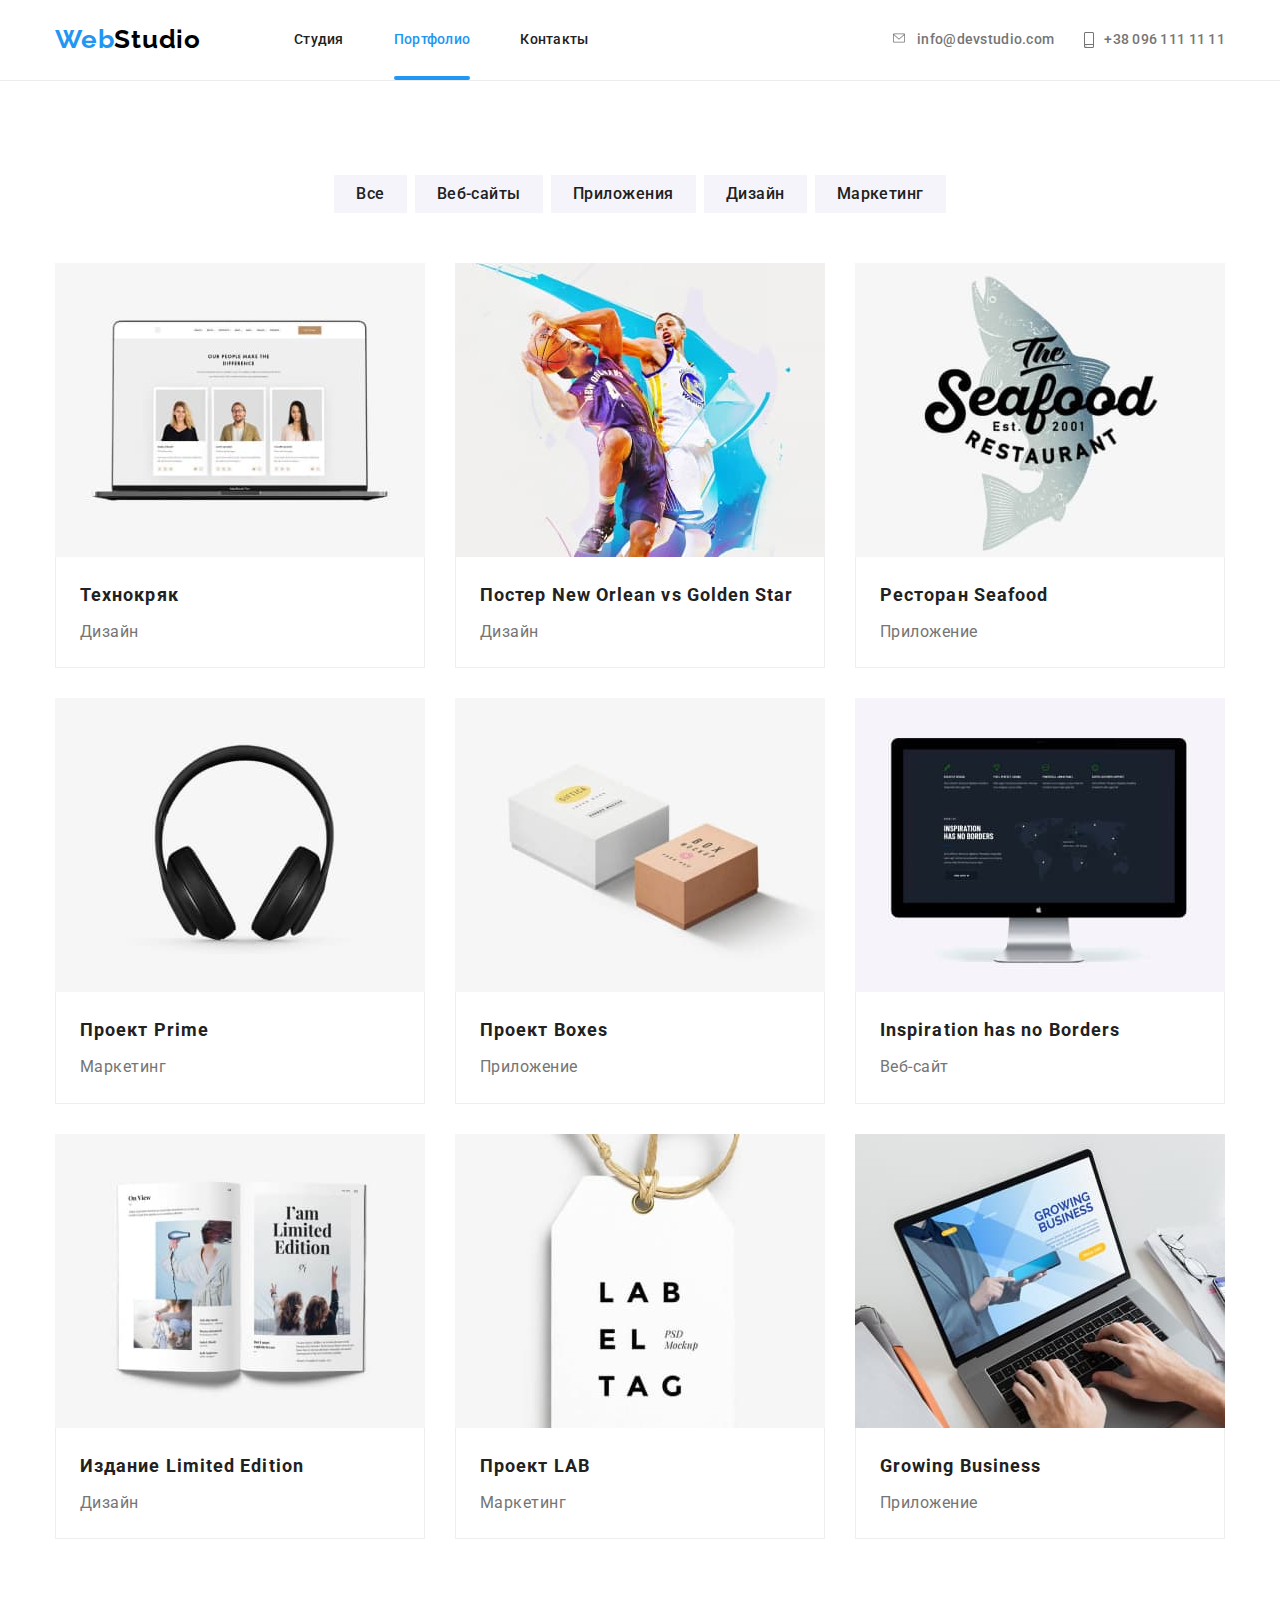
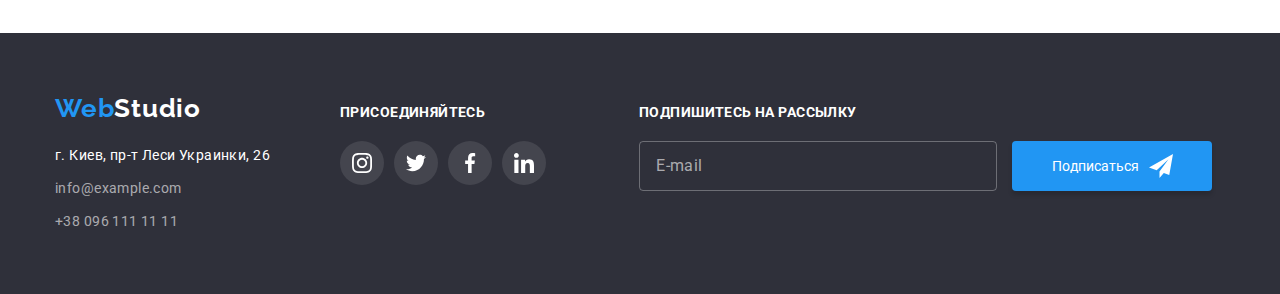
==== portfolio.html @ 9297ec09 "add" ====
<!DOCTYPE html>
<html lang="ru">
    <head>

        <meta charset="UTF-8">
        <meta http-equiv="X-UA-Compatible" content="IE=edge">
        <meta name="viewport" content="width=device-width, initial-scale=1.0">
        <title>Portfolio</title>

        <link rel="preconnect" href="https://fonts.googleapis.com">
        <link rel="preconnect" href="https://fonts.gstatic.com" crossorigin>
        <link href="https://fonts.googleapis.com/css2?family=Raleway:wght@700&family=Roboto:wght@400;500;700;900&display=swap" rel="stylesheet">

        <link rel="stylesheet" href="https://cdnjs.cloudflare.com/ajax/libs/modern-normalize/1.1.0/modern-normalize.min.css">

        <link rel="stylesheet" href="./css/main.min.css">
        <!-- <link rel="stylesheet" href="./css/styles.css"> -->

    </head>

    <body>

        <!-- Header -->
        <header>
        
            <div class="header-nav container">
        
                <a href="./index.html" class="header-nav__logo"><span class="header-nav__color">Web</span>Studio</a>
        
                <nav class="main-nav">
        
                    <ul class="nav-list">
                        <li class="nav-list__nav-item">
                            <a href="./index.html" class="nav-list__nav-link">Студия</a>
                        </li>
                        <li class="nav-list__nav-item">
                            <a href="./portfolio.html" class="nav-list__nav-link current">Портфолио</a>
                        </li>
                        <li class="nav-list__nav-item">
                            <a href="#" class="nav-list__nav-link">Контакты</a>
                        </li>
                    </ul>
        
                </nav>
        
                <ul class="auth-nav">
                    <li class="auth-nav__auth-li">
                        <a href="info@devstudio.com" class="auth-nav__auth-link">
                            <svg class="auth-nav__auth-mail-icon" width="16" height="12">
                                <use href="./images/icons.svg#icon-envelope-hover"></use>
                            </svg>
                            info@devstudio.com
                        </a>
                    </li>
        
                    <li class="auth-nav__auth-li">
                        <a href="+380961111111" class="auth-nav__auth-link">
                            <svg class="auth-nav__auth-tel-icon" width="10" height="16">
                                <use href="./images/icons.svg#icon-smartphone"></use>
                            </svg>
                            +38 096 111 11 11
                        </a>
                    </li>
                </ul>
        
            </div>
        
        </header>

        <main>

            <!-- Section Filters -->

            <section class="filters">

                <div class="container">
            
                    <h1 class="visually-hidden">Примеры работ</h1>
                
                    <ul class="list">
                        <li class="list__item">
                            <button type="button" class="list__btn">Все</button>
                        </li>
                        <li class="list__item">
                            <button type="button" class="list__btn">Веб-сайты</button>
                        </li>
                        <li class="list__item">
                            <button type="button" class="list__btn">Приложения</button>
                        </li>
                        <li class="list__item">
                            <button type="button" class="list__btn">Дизайн</button>
                        </li>
                        <li class="list__item">
                            <button type="button" class="list__btn">Маркетинг</button>
                        </li>
                    </ul>
                
                    <ul class="crack-list">
                        <li class="crack-list__item">
                            <a class="crack-list__link" href="#">
                                <div class="crack-list__board">
                                    <img class="crack-list__img" src="./images/portfolio/img.jpg" alt="Постер" width="370">
                                    <p class="crack-list__message">Технокряк это современная площадка распространения коронавируса. Компании
                                        используют эту платформу для цифрового шпионажа и атак на защищённые сервера конкурентов.</p>
                                </div>
                        
                                <div class="crack-list__contain">
                                    <h2 class="crack-list__product">Технокряк</h2>
                                    <p class="crack-list__result">Дизайн</p>
                                </div>
                            </a>
                        </li>
                
                        <li class="crack-list__item">
                            <a class="crack-list__link" href="#">
                                <div class="crack-list__board">
                                    <img class="crack-list__img" src="./images/portfolio/img1.jpg" alt="Постер" width="370">
                                    <p class="crack-list__message">Технокряк это современная площадка распространения коронавируса. Компании используют эту платформу для цифрового шпионажа и атак на защищённые сервера конкурентов.</p>
                                </div>
                                
                                <div class="crack-list__contain">
                                    <h2 class="crack-list__product">Постер New Orlean vs Golden Star</h2>
                                    <p class="crack-list__result">Дизайн</p>
                                </div>
                            </a>
                        </li>
                
                        <li class="crack-list__item">
                            <a class="crack-list__link" href="#">
                                <div class="crack-list__board">
                                    <img class="crack-list__img" src="./images/portfolio/img2.jpg" alt="Ресторан" width="370">
                                    <p class="crack-list__message">Технокряк это современная площадка распространения коронавируса. Компании используют эту платформу для цифрового шпионажа и атак на защищённые сервера конкурентов.</p>
                                </div>

                                <div class="crack-list__contain">
                                    <h2 class="crack-list__product">Ресторан Seafood</h2>
                                    <p class="crack-list__result">Приложение</p>
                                </div>
                            </a>
                        </li>
                
                        <li class="crack-list__item">
                            <a class="crack-list__link" href="#">
                                <div class="crack-list__board">
                                    <img class="crack-list__img" src="./images/portfolio/img3.jpg" alt="Проект" width="370">
                                    <p class="crack-list__message">Технокряк это современная площадка распространения коронавируса. Компании используют эту платформу для цифрового шпионажа и атак на защищённые сервера конкурентов.</p>
                                </div>
                                
                                <div class="crack-list__contain">
                                    <h2 class="crack-list__product">Проект Prime</h2>
                                    <p class="crack-list__result">Маркетинг</p>
                                </div>
                            </a>
                        </li>
                
                        <li class="crack-list__item">
                            <a class="crack-list__link" href="#">
                                    <div class="crack-list__board">
                                        <img class="crack-list__img" src="./images/portfolio/img4.jpg" alt="Боксы" width="370">
                                        <p class="crack-list__message">Технокряк это современная площадка распространения коронавируса. Компании используют эту платформу для цифрового шпионажа и атак на защищённые сервера конкурентов.</p>
                                    </div>
                                
                                    <div class="crack-list__contain">
                                        <h2 class="crack-list__product">Проект Boxes</h2>
                                        <p class="crack-list__result">Приложение</p>
                                    </div>
                            </a>
                        </li>
                
                        <li class="crack-list__item">
                            <a class="crack-list__link" href="#">
                                <div class="crack-list__board">
                                    <img class="crack-list__img" src="./images/portfolio/img5.jpg" alt="Вдохновление" width="370">
                                    <p class="crack-list__message">Технокряк это современная площадка распространения коронавируса. Компании используют эту платформу для цифрового шпионажа и атак на защищённые сервера конкурентов.</p>
                                </div>
                                
                                <div class="crack-list__contain">
                                    <h2 class="crack-list__product">Inspiration has no Borders</h2>
                                    <p class="crack-list__result">Веб-сайт</p>
                                </div>
                            </a>
                        </li>
                
                        <li class="crack-list__item">
                            <a class="crack-list__link" href="#">
                                <div class="crack-list__board">
                                    <img class="crack-list__img" src="./images/portfolio/img6.jpg" alt="Издание" width="370">
                                    <p class="crack-list__message">Технокряк это современная площадка распространения коронавируса. Компании используют эту платформу для цифрового шпионажа и атак на защищённые сервера конкурентов.</p>
                                </div>
                                
                                <div class="crack-list__contain">
                                    <h2 class="crack-list__product">Издание Limited Edition</h2>
                                    <p class="crack-list__result">Дизайн</p>
                                </div>
                                    
                            </a>
                        </li>
                
                        <li class="crack-list__item">
                            <a class="crack-list__link" href="#">
                                <div class="crack-list__board">
                                    <img class="crack-list__img" src="./images/portfolio/img7.jpg" alt="Лаб" width="370">
                                    <p class="crack-list__message">Технокряк это современная площадка распространения коронавируса. Компании используют эту платформу для цифрового шпионажа и атак на защищённые сервера конкурентов.</p>
                                </div>
                                
                                <div class="crack-list__contain">
                                    <h2 class="crack-list__product">Проект LAB</h2>
                                    <p class="crack-list__result">Маркетинг</p>
                                </div>
                            </a>
                        </li>
                
                        <li class="crack-list__item">
                            <a class="crack-list__link" href="#">
                                <div class="crack-list__board">
                                    <img class="crack-list__img" src="./images/portfolio/img8.jpg" alt="Маштабирование" width="370">
                                    <p class="crack-list__message">Технокряк это современная площадка распространения коронавируса. Компании используют эту платформу для цифрового шпионажа и атак на защищённые сервера конкурентов.</p>
                                </div>
                                
                                <div class="crack-list__contain">
                                    <h2 class="crack-list__product">Growing Business</h2>
                                    <p class="crack-list__result">Приложение</p>
                                </div>
                            </a>
                        </li>
                    </ul>

                </div>
            
            </section>


        </main>

        <!-- Footer -->

    <footer class="footer">
    
        <div class="wrapper container">
    
            <div class="foot-div">
                <a href="./index.html" class="foot-div__footer-logo"><span
                        class="foot-div__color-white">Web</span>Studio</a>
    
                <address class="address">
                    <ul class="footer-nav">
                        <li class="footer-nav__footer-li">
                            <a href="г.Киев,пр-тЛесиУкраинки,26" class="footer-nav__link-address">г. Киев, пр-т Леси
                                Украинки, 26</a>
                        </li>
                        <li class="footer-nav__footer-li">
                            <a href="info@example.com" class="footer-nav__footer-link">info@example.com</a>
                        </li>
                        <li class="footer-nav__footer-li">
                            <a href="+380961111111" class="footer-nav__footer-link">+38 096 111 11 11</a>
                        </li>
                    </ul>
                </address>
            </div>
    
            <div class="follow">
                <b class="follow__follow-title">ПРИСОЕДИНЯЙТЕСЬ</b>
                <ul class="follow-list">
                    <li class="follow-list__li">
                        <a href="#" class="follow-list__link">
                            <svg class="follow-list__icon" width="20" height="20">
                                <use href="./images/icons8.svg#icon-instagram-1"></use>
                            </svg>
                        </a>
                    </li>
                    <li class="follow-list__li">
                        <a href="#" class="follow-list__link">
                            <svg class="follow-list__icon" width="20" height="20">
                                <use href="./images/icons8.svg#icon-twitter-1"></use>
                            </svg>
                        </a>
                    </li>
                    <li class="follow-list__li">
                        <a href="#" class="follow-list__link">
                            <svg class="follow-list__icon" width="20" height="20">
                                <use href="./images/icons8.svg#icon-facebook-1"></use>
                            </svg>
                        </a>
                    </li>
                    <li class="follow-list__li">
                        <a href="#" class="follow-list__link">
                            <svg class="follow-list__icon" width="20" height="20">
                                <use href="./images/icons8.svg#icon-linkedin-1"></use>
                            </svg>
                        </a>
                    </li>
                </ul>
            </div>
    
            <div class="submit">
    
                <b class="submit__title">ПОДПИШИТЕСЬ НА РАССЫЛКУ</b>
                <div class="submit-div">
                    <form action="#">
                        <input type="text" name="submit-mail" class="submit-div__input" id="submit-mail"
                            placeholder="E-mail" />
                        <button type="submit" class="submit-div__btn">Подписаться
                            <svg class="submit-div__icon" width="24" height="24">
                                <use href="./images/icons8.svg#icon-icon-send1"></use>
                            </svg>
                        </button>
                    </form>
    
                </div>
    
            </div>
    
        </div>
    
    </footer>

    </body>
</html>
---- css/main.min.css ----
:root{--primary-text-color: #757575;--title-text-color: #212121;--accent-color: #2196f3;--mail-tel-color: rgba(255, 255, 255, 0.6);--secondary-dark-color: #2f303a;--primary-white-color: #ffffff;--primary-dark-color: #000000}*,*::before,*::after{margin:0;padding:0}body{color:var(--primary-text-color);font-family:Roboto, sans-serif;font-size:14px;line-height:1.14}header{border-bottom:1px solid #ececec}h1{font-weight:900;font-size:44px;line-height:1.4;letter-spacing:.06em;text-transform:uppercase;margin-right:auto;margin-left:auto}button{font-family:Roboto, sans-serif}ul{list-style:none;margin:0;padding:0}.features-div__title,.service-div__title,.team-div__title,.clients-div__title{text-align:center;color:var(--title-text-color);font-weight:700;font-size:36px;line-height:1.17;letter-spacing:.03em;margin-bottom:50px}.container{margin-left:auto;margin-right:auto;width:1200px;padding-left:15px;padding-right:15px}.visually-hidden{position:absolute;width:1px;height:1px;margin:-1px;border:0;padding:0;white-space:nowrap;clip-path:inset(100%);clip:rect(0 0 0 0);overflow:hidden}.header-nav{display:flex;align-items:center}.header-nav__logo{font-family:Raleway;color:var(--primary-dark-color);font-weight:700;font-size:26px;line-height:1.2;letter-spacing:.03em;text-decoration:none}.header-nav__color{color:var(--accent-color);letter-spacing:0.03em}.main-nav{margin-left:93px}.nav-list{display:flex}.nav-list .nav-list__nav-item+.nav-list__nav-item{margin-left:50px}.nav-list__nav-link{display:block;padding-bottom:32px;padding-top:32px;color:var(--title-text-color);font-weight:500;font-size:14px;line-height:1.14;letter-spacing:.02em;text-decoration:none;position:relative;transition-property:color;transition-duration:250ms;transition-timing-function:cubic-bezier(0.4, 0, 0.2, 1)}.nav-list__nav-link:hover::after{display:block}.current::after{content:"";display:block;position:absolute;width:100%;background-color:#2196f3;bottom:0;left:0;height:4px;border-radius:2px}.main-nav .nav-list__nav-link.current{color:var(--accent-color)}.main-nav .nav-list__nav-link:hover,.main-nav .nav-list__nav-link:focus{color:var(--accent-color)}.auth-nav{display:flex;margin-left:auto}.auth-nav .auth-nav__auth-li+.auth-nav__auth-li{margin-left:30px}.auth-nav__auth-link{display:flex;text-align:center;color:var(--primary-text-color);font-weight:500;font-size:14px;line-height:1.14;letter-spacing:.02em;text-decoration:none;transition-property:color;transition-duration:250ms;transition-timing-function:cubic-bezier(0.4, 0, 0.2, 1)}.auth-nav .auth-nav__auth-link:hover,.auth-nav .auth-nav__auth-link:focus{color:var(--accent-color)}.auth-nav__auth-mail-icon,.auth-nav__auth-tel-icon{margin-right:10px;fill:currentColor}.hero{padding-top:200px;padding-bottom:200px;text-align:center;background:var(--secondary-dark-color)}.overlay{max-width:1600px;max-height:600px;margin-left:auto;margin-right:auto;background-image:linear-gradient(rgba(47,48,58,0.4), rgba(47,48,58,0.4) 40%),url(../images/hero.jpg);background-position:center;background-size:cover}.hero-div__title{width:696px;color:var(--primary-white-color);margin-bottom:30px}.hero-div__button{padding:10px 32px;display:inline-block;border:none;border-radius:4px;min-width:130px;color:var(--primary-white-color);background-color:var(--accent-color);font-weight:700;font-size:16px;line-height:1.9;letter-spacing:.06em;cursor:pointer;text-align:center;transition-property:color, background-color, box-shadow;transition-duration:250ms;transition-timing-function:cubic-bezier(0.4, 0, 0.2, 1)}.hero-div__button:hover,.hero-div__button:focus{color:var(--primary-white-color);background-color:#188ce8;box-shadow:0px 4px 4px rgba(0,0,0,0.15)}.features{padding-top:94px;padding-bottom:94px}.features-list{display:flex}.features-list__item{width:270px}.features-list__title{color:var(--title-text-color);font-weight:700;font-size:14px;line-height:1.14;letter-spacing:.03em;text-transform:uppercase;margin-bottom:10px}.features-list__text{color:var(--primary-text-color);font-weight:400;font-size:14px;line-height:1.7;letter-spacing:.03em}.features-list .features-list__item+.features-list__item{margin-left:30px}.group{width:270px;height:120px;display:flex;align-items:center;justify-content:center;margin-bottom:30px;background:#f5f4fa;border-radius:4px}.service{padding-bottom:94px}.service-list{display:flex}.service-list__item{position:relative}.service-list__img{display:block}.service-list .service-list__item+.service-list__item{margin-left:30px}.profit{width:370px;min-height:70px;position:absolute;bottom:0;left:0;background:rgba(47,48,58,0.8);padding-top:27px;padding-bottom:27px;text-align:center}.profit__text{font-weight:700;font-size:14px;line-height:1.14;letter-spacing:.03em;text-transform:uppercase;text-align:center;color:#ffffff}.team{background-color:#f5f4fa;padding-top:94px;padding-bottom:94px}.team-list{display:flex;text-align:center}.team-list__item{box-shadow:0px 1px 3px rgba(0,0,0,0.12),0px 1px 1px rgba(0,0,0,0.14),0px 2px 1px rgba(0,0,0,0.2);border-radius:0px 0px 4px 4px}.team-list .team-list__item+.team-list__item{margin-left:30px}.common{padding-bottom:30px;padding-top:30px;background-color:var(--primary-white-color)}.common__name{margin-bottom:10px;color:var(--title-text-color);font-weight:500;font-size:16px;line-height:1.19;letter-spacing:.03em}.common__job{color:var(--primary-text-color);font-weight:400;font-size:16px;line-height:1.19;letter-spacing:.03em;margin-bottom:16px}.connect{list-style:none;display:flex;padding-left:0;justify-content:center}.connect__a{width:44px;height:44px;background-color:#ffffff;border-radius:50%;display:flex;align-items:center;justify-content:center;transition-property:background-color;transition-duration:250ms;transition-timing-function:cubic-bezier(0.4, 0, 0.2, 1)}.connect__a:hover,.connect__a:focus{background-color:var(--accent-color)}.connect__svg{fill:#afb1b8;transition-property:fill;transition-duration:250ms;transition-timing-function:cubic-bezier(0.4, 0, 0.2, 1)}.connect__item+.connect__item{margin-left:10px}.connect__a:hover .connect__svg,.connect__a:focus .connect__svg{fill:#ffffff}.clients{padding-top:94px;padding-bottom:94px}.clients-list{list-style:none;display:flex;padding-left:0;justify-content:center}.clients-list__item{border-radius:1px}.clients-list .clients-list__link{border:1px solid #afb1b8;width:170px;height:92px;display:flex;align-items:center;justify-content:center;transition-property:border;transition-duration:250ms;transition-timing-function:cubic-bezier(0.4, 0, 0.2, 1)}.clients-list .clients-list__link:hover,.clients-list .clients-list__link:focus{border:1px solid var(--accent-color)}.clients-list__svg{fill:#afb1b8;transition-property:fill;transition-duration:250ms;transition-timing-function:cubic-bezier(0.4, 0, 0.2, 1)}.clients-list__item+.clients-list__item{margin-left:30px}.clients-list__link:hover .clients-list__svg,.clients-list__link:focus .clients-list__svg{fill:var(--accent-color)}.filters{padding-top:94px;padding-bottom:94px}.list{display:flex;justify-content:center;margin-bottom:50px}.list .list__item+.list__item{margin-left:8px}.list__btn{padding:6px 22px;display:inline-block;color:var(--title-text-color);background-color:#f5f4fa;font-weight:500;font-size:16px;line-height:1.62;letter-spacing:.03em;cursor:pointer;border:none;transition-property:color, background-color, box-shadow;transition-duration:250ms;transition-timing-function:cubic-bezier(0.4, 0, 0.2, 1)}.list__btn:hover,.list__btn:focus{color:var(--primary-white-color);background-color:var(--accent-color);box-shadow:0px 1px 1px rgba(0,0,0,0.12),0px 4px 4px rgba(0,0,0,0.06),1px 4px 6px rgba(0,0,0,0.16)}.crack-list{display:flex;flex-wrap:wrap}.crack-list__item{margin-bottom:30px;margin-left:30px}.crack-list__item:nth-child(3n+1){margin-left:0px}.crack-list__item:nth-child(n+7){margin-bottom:0}.crack-list__link{display:block;text-decoration:none;transition-property:box-shadow;transition-duration:250ms;transition-timing-function:cubic-bezier(0.4, 0, 0.2, 1)}.crack-list__link:hover .crack-list__message{transform:translateY(0)}.crack-list__link:hover,.crack-list__link:focus{box-shadow:0px 1px 1px rgba(0,0,0,0.12),0px 4px 4px rgba(0,0,0,0.06),1px 4px 6px rgba(0,0,0,0.16)}.crack-list__board{position:relative;overflow:hidden}.crack-list__img{display:block}.crack-list__message{position:absolute;top:0;padding:63px 24px;height:100%;font-weight:400;font-size:18px;line-height:1.56;letter-spacing:.03em;color:#ffffff;background-color:rgba(33,150,243,0.9);transform:translateY(100%);transition-property:transform;transition-duration:250ms;transition-timing-function:cubic-bezier(0.4, 0, 0.2, 1)}.crack-list__contain{padding:20px 24px;border-left:1px solid #eeeeee;border-right:1px solid #eeeeee;border-bottom:1px solid #eeeeee}.crack-list__item .crack-list__product{margin-bottom:4px;color:var(--title-text-color);font-weight:700;font-size:18px;line-height:2;letter-spacing:.06em}.crack-list__item .crack-list__result{color:var(--primary-text-color);font-weight:400;font-size:16px;line-height:1.9;letter-spacing:.03em}.footer{background-color:var(--secondary-dark-color);padding-top:60px;padding-bottom:60px}.wrapper{display:flex;align-items:baseline}.foot-div__footer-logo{font-family:Raleway;font-weight:700;font-size:26px;line-height:1.19;letter-spacing:.03em;color:var(--primary-white-color);text-decoration:none}.foot-div__color-white{color:var(--accent-color)}.address{margin-top:20px}.footer-nav .footer-nav__footer-li+.footer-nav__footer-li{margin-top:9px}.footer-nav .footer-nav__link-address,.footer-nav .footer-nav__footer-link{font-style:normal;font-weight:400;font-size:14px;line-height:1.71;letter-spacing:.03em;text-decoration:none;transition-property:color;transition-duration:250ms;transition-timing-function:cubic-bezier(0.4, 0, 0.2, 1)}.footer-nav .footer-nav__link-address{color:var(--primary-white-color)}.footer-nav .footer-nav__link-address:hover,.footer-nav .footer-nav__link-address:focus{color:var(--accent-color)}.footer-nav .footer-nav__footer-link{color:var(--mail-tel-color)}.footer-nav .footer-nav__footer-link:hover,.footer-nav .footer-nav__footer-link:focus{color:var(--accent-color)}.follow{margin-left:70px}.follow__follow-title{font-weight:700;font-size:14px;line-height:1.14;letter-spacing:.03em;text-transform:uppercase;color:var(--primary-white-color)}.follow-list{padding-left:0;display:flex;margin-top:20px}.follow-list__link{width:44px;height:44px;display:flex;align-items:center;justify-content:center;border-radius:50%;background-color:rgba(255,255,255,0.1);transition-property:background-color;transition-duration:250ms;transition-timing-function:cubic-bezier(0.4, 0, 0.2, 1)}.follow-list__link:hover,.follow-list__link:focus{background-color:var(--accent-color)}.follow-list__icon{fill:#ffffff}.follow-list__li+.follow-list__li{margin-left:10px}.submit{margin-left:93px}.submit__title{font-weight:700;font-size:14px;line-height:1.14;letter-spacing:.03em;text-transform:uppercase;color:#ffffff}.submit-div__input{width:358px;height:50px;border:1px solid rgba(255,255,255,0.3);border-radius:4px;padding:15px 16px;margin-top:20px;background-color:transparent;color:var(--primary-white-color)}.submit-div__input::placeholder{font-weight:400;font-size:16px;line-height:1.25;letter-spacing:.03em;color:rgba(255,255,255,0.6);background-color:drop-shadow(0px 4px 4px rgba(0,0,0,0.15))}.submit-div__btn{width:200px;height:50px;background:#2196f3;box-shadow:0px 4px 4px rgba(0,0,0,0.15);border-radius:4px;color:#ffffff;padding:10px 28px 10px 29px;display:inline-flex;justify-content:center;align-items:center;margin-left:12px;border:none}.submit-div__icon{margin-left:10px;fill:#ffffff}.backdrop{width:100vw;height:100vh;background:rgba(0,0,0,0.2);position:fixed;top:0;transition:opacity 250ms, visibility 250ms}.is-hidden{opacity:0;visibility:none;pointer-events:none}.backdrop.is-hidden .modal{transform:scale(2)}.modal{width:528px;min-height:581px;background:#ffffff;box-shadow:0px 1px 3px rgba(0,0,0,0.12),0px 1px 1px rgba(0,0,0,0.14),0px 2px 1px rgba(0,0,0,0.2);border-radius:4px;position:absolute;top:50%;left:50%;transform:translate(-50%, -50%) scale(1);transition:transform 250ms;padding:40px}.modal__btn{position:absolute;top:8px;right:8px;width:30px;height:30px;display:flex;border-radius:50%;background-color:transparent;justify-content:center;align-items:center;border:1px solid rgba(0,0,0,0.1);cursor:pointer}.modal__btn:hover .modal__link,.modal__btn:focus .modal__link{fill:var(--accent-color)}.modal__btn__link{fill:var(--primary-dark-color)}.modal__title{margin-bottom:12px;font-weight:700;font-size:20px;line-height:1.15;letter-spacing:.03em;text-align:center;color:#212121}.modal-form__label{display:block;font-weight:400;font-size:12px;line-height:1.17;letter-spacing:.01em;color:#757575;margin-bottom:4px}.modal-form__svg{position:relative;margin-bottom:10px}.modal-form__input{width:100%;height:40px;border:1px solid rgba(33,33,33,0.2);border-radius:4px;outline:none;padding-left:36px}.modal-form__input:focus{border-color:var(--accent-color)}.modal-form__input:focus+.modal-form__icon{fill:var(--accent-color)}.modal-form__icon{position:absolute;left:12px;top:50%;transform:translateY(-50%)}.modal-form__coment{margin-bottom:20px}.modal-form__textarea{width:448px;height:120px;border-radius:4px;resize:none;outline:none;padding:12px 16px;background-color:drop-shadow(0px 4px 4px rgba(0,0,0,0.15))}.modal-form__textarea::placeholder{font-weight:400;font-size:12px;line-height:1.17;letter-spacing:.01em;color:rgba(117,117,117,0.5)}.modal-form__textarea:focus{border-color:var(--accent-color)}.modal-form__treaty{display:flex;justify-content:center}.modal-form__text{font-weight:400;font-size:14px;line-height:2;letter-spacing:.03em;color:#757575;display:flex;align-items:center}.modal-form__text::before{content:"";width:16px;height:15px;border:2px solid var(--title-text-color);display:block;border-radius:2px;margin-right:9px}.modal-form__check:checked+.modal-form__text::before{background-image:url(../images/icon-check.svg);background-position:center;background-repeat:no-repeat;background-size:cover;border:none}.modal-form__accent{text-decoration:underline;color:var(--accent-color)}.sub{display:flex;justify-content:center;align-items:center;margin-top:30px}.sub__btn{display:block;text-align:center;width:200px;height:50px;font-weight:700;font-size:16px;line-height:1.9;letter-spacing:.06em;color:var(--primary-white-color);background-color:var(--accent-color);padding:10px 55px 10px 56px;cursor:pointer;border:none;border-radius:4px;transition-property:color, background-color, box-shadow;transition-duration:250ms;transition-timing-function:cubic-bezier(0.4, 0, 0.2, 1)}.sub__btn:hover,.sub__btn:focus{color:var(--primary-white-color);background-color:#188ce8;box-shadow:0px 4px 4px rgba(0,0,0,0.15)}
/*# sourceMappingURL=main.min.css.map */
---- css/styles.css ----
/* --------------------------------- */
/* .visually-hidden {
  position: absolute;
  white-space: nowrap;
  width: 1px;
  height: 1px;
  overflow: hidden;
  border: 0;
  padding: 0;
  clip: rect(0 0 0 0);
  clip-path: inset(50%);
  margin: -1px;
} */
/*  Header */

/* --------------------------------- */

/* Section Hero */

/* Section Features */
/* .visually-hidden {
  position: absolute;
  width: 1px;
  height: 1px;
  margin: -1px;
  border: 0;
  padding: 0;

  white-space: nowrap;
  clip-path: inset(100%);
  clip: rect(0 0 0 0);
  overflow: hidden;
} */
/* Service */

/* Team */

/* Clients */

/* PORTFOLIO */

/* --------------------------------- */

/* Footer */

/* Modal */
/* .visually-hidden {
  position: absolute;
  white-space: nowrap;
  width: 1px;
  height: 1px;
  overflow: hidden;
  border: 0;
  padding: 0;
  clip: rect(0 0 0 0);
  clip-path: inset(50%);
  margin: -1px;
} */
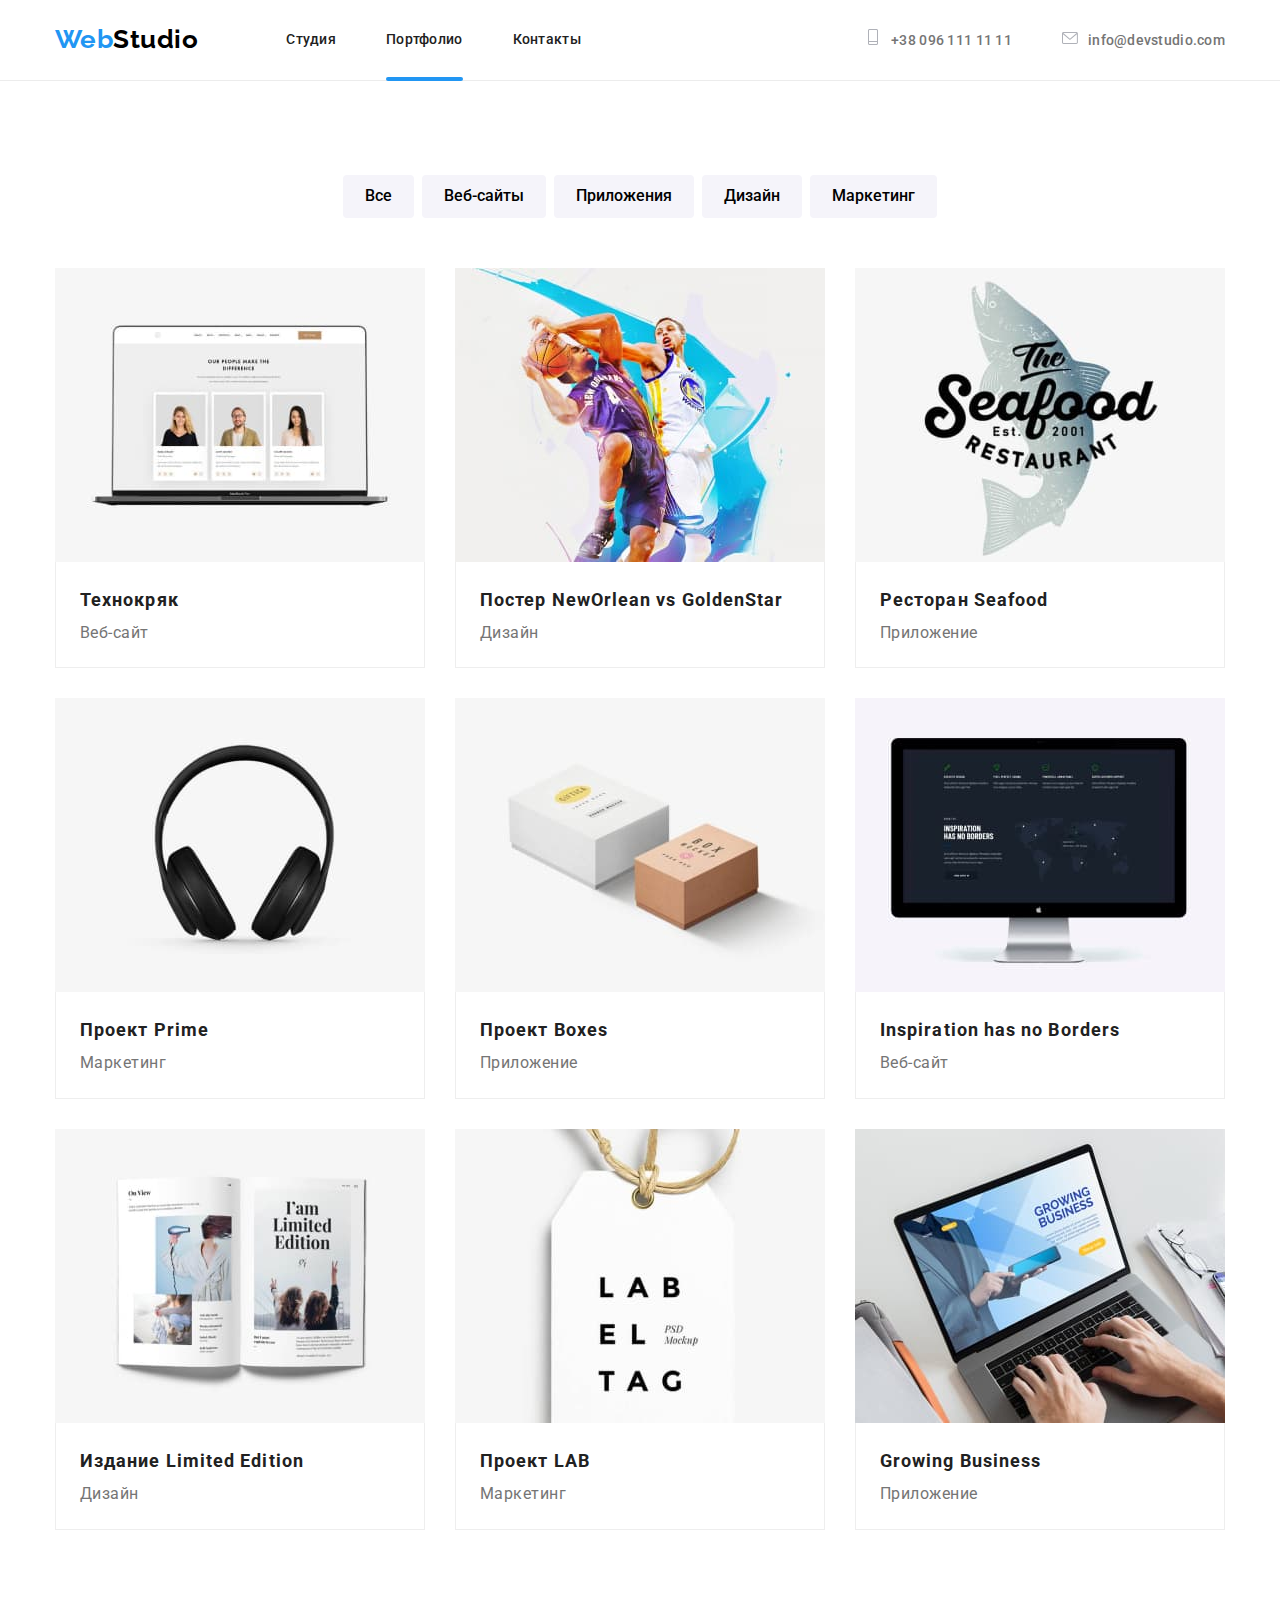
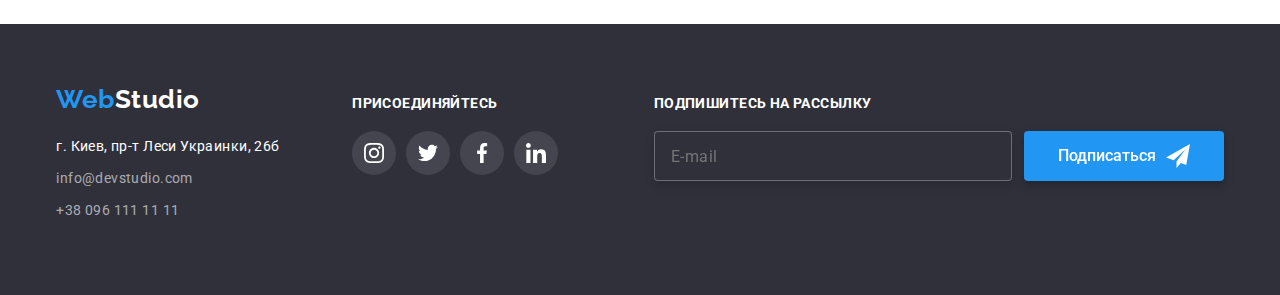
==== commit e243034e: "add" ====
--- a/portfolio.html
+++ b/portfolio.html
@@ -1,318 +1,392 @@
 <!DOCTYPE html>
 <html lang="ru">
-    <head>
-
-        <meta charset="UTF-8">
-        <meta http-equiv="X-UA-Compatible" content="IE=edge">
-        <meta name="viewport" content="width=device-width, initial-scale=1.0">
-        <title>Portfolio</title>
-
-        <link rel="preconnect" href="https://fonts.googleapis.com">
-        <link rel="preconnect" href="https://fonts.gstatic.com" crossorigin>
-        <link href="https://fonts.googleapis.com/css2?family=Raleway:wght@700&family=Roboto:wght@400;500;700;900&display=swap" rel="stylesheet">
-
-        <link rel="stylesheet" href="https://cdnjs.cloudflare.com/ajax/libs/modern-normalize/1.1.0/modern-normalize.min.css">
-
-        <link rel="stylesheet" href="./css/main.min.css">
-        <!-- <link rel="stylesheet" href="./css/styles.css"> -->
-
-    </head>
-
-    <body>
-
-        <!-- Header -->
-        <header>
-        
-            <div class="header-nav container">
-        
-                <a href="./index.html" class="header-nav__logo"><span class="header-nav__color">Web</span>Studio</a>
-        
-                <nav class="main-nav">
-        
-                    <ul class="nav-list">
-                        <li class="nav-list__nav-item">
-                            <a href="./index.html" class="nav-list__nav-link">Студия</a>
+
+<head>
+    <meta charset="UTF-8">
+    <meta http-equiv="X-UA-Compatible" content="IE=edge">
+    <meta name="viewport" content="width=device-width, initial-scale=1.0">
+
+    <link rel="preconnect" href="https://fonts.googleapis.com">
+    <link rel="preconnect" href="https://fonts.gstatic.com" crossorigin>
+    <link
+        href="https://fonts.googleapis.com/css2?family=Raleway:wght@700&family=Roboto:wght@400;500;700;900&display=swap"
+        rel="stylesheet">
+    <link rel="stylesheet" href="./css/main.min.css">
+    <title>Portfolio</title>
+</head>
+
+    <header class="header">
+        <div class="container header__container">
+            <nav class="header__nav">
+                <a href="./index.html" class="logo">Web<span class="logo__header">Studio</span></a>
+                <button type="button" class="menu-button" aria-expanded="true" aria-controls="menu-container"
+                    data-menu-button>
+                    <svg width="40" height="40" aria-label="Переключатель мобильного меню">
+                        <use class="icon-cross" href="./images/icons.svg#icon-cross"></use>
+                        <use class="icon-menu" href="./images/icons.svg#icon-menu"></use>
+                    </svg>
+                </button>
+
+                <div class="menu-container" id="menu-container" data-menu>
+                    <ul class="navigation list">
+                        <li><a href="./index.html" class="link ">Студия</a></li>
+                        <li><a href="./portfolio.html" class="link current">Портфолио</a></li>
+                        <li><a href="" class="link">Контакты</a></li>
+                    </ul>
+
+                    <div class="contacts-low">
+                        <ul class="contacts list">
+                            <li class="contacts__tel">
+                                <a href="#tel:+380961111111" class="link-header__tel">
+                                    <svg class="link-header-icon" width="10" height="16">
+                                        <use href="images/icons.svg#icon-phone"></use>
+                                    </svg>
+                                    +38 096 111 11 11</a>
+                            </li>
+                            <li>
+                                <a href="#mailto:info@devstudio.com" class="link-header">
+                                    <svg class="link-header-icon" width="16" height="12">
+                                        <use href="images/icons.svg#icon-letter"></use>
+                                    </svg>
+                                    info@devstudio.com</a>
+                            </li>
+                        </ul>
+                        <ul class="menu-social list link">
+                            <li class="menu-social__item"><a href="#" class="menu-social__link link ">Instagram</a></li>
+                            <li class="menu-social__item"><a href="#" class="menu-social__link link ">Twitter</a></li>
+                            <li class="menu-social__item"><a href="#" class="menu-social__link link ">Facebook</a></li>
+                            <li class="menu-social__item"><a href="#" class="menu-social__link link ">LinkedIn</a></li>
+                        </ul>
+                    </div>
+                </div>
+
+            </nav>
+        </div>
+    </header>
+
+    <main>
+        <section class="section">
+            <div class="container">
+                <h1 class="visually-hidden">Portfolio</h1>
+                <ul class="portfolio-buttons list">
+                    <li class="portfolio-button_item"><button class="portfolio-button pointer"
+                            type="button">Все</button></li>
+                    <li class="portfolio-button_item"><button class="portfolio-button pointer"
+                            type="button">Веб-сайты</button></li>
+                    <li class="portfolio-button_item"><button class="portfolio-button pointer"
+                            type="button">Приложения</button></li>
+                    <li class="portfolio-button_item"><button class="portfolio-button pointer"
+                            type="button">Дизайн</button></li>
+                    <li class="portfolio-button_item"><button class="portfolio-button pointer"
+                            type="button">Маркетинг</button></li>
+                </ul>
+
+                <ul class="gallery list">
+                    <li class="gallery-item">
+                        <div class="gallery-thumb">
+                            <picture>
+                                <source srcset="./images/portfolio-images/project1-desktop.jpg 1x, 
+                                   ./images/portfolio-images/project1-desktop@2x.jpg 2x" media="(min-width: 1200px)">
+                                <source srcset="./images/portfolio-images/project1-tablet.jpg 1x, 
+                            ./images/portfolio-images/project1-tablet@2x.jpg 2x" media="(min-width: 786px)">
+                                <source srcset="./images/portfolio-images/project1-mobile.jpg 1x, 
+                               ./images/portfolio-images/project1-mobile@2x.jpg 2x" media="(min-width: 320px)">
+                                <img src="./images/portfolio-images/project1-desktop.jpg" alt="img-notebook-team">
+                            </picture>
+
+                            <p class="gallery-thumb-text">
+                                Технокряк это современная площадка распространения коронавируса. Компании используют эту
+                                платформу для цифрового
+                                шпионажа и атак на защищённые сервера конкурентов.
+                            </p>
+                        </div>
+                        <div class="gallery-item-description">
+                            <h3 class="gallery-title">Технокряк</h3>
+                            <p class="gallery-text">Веб-сайт</p>
+                        </div>
+
+                    </li>
+
+                    <li class="gallery-item">
+                        <div class="gallery-thumb">
+                            <picture>
+                                <source srcset="./images/portfolio-images/project2-desktop.jpg 1x, 
+                                                               ./images/portfolio-images/project2-desktop@2x.jpg 2x"
+                                    media="(min-width: 1200px)">
+                                <source srcset="./images/portfolio-images/project2-tablet.jpg 1x, 
+                                                        ./images/portfolio-images/project2-tablet@2x.jpg 2x"
+                                    media="(min-width: 786px)">
+                                <source srcset="./images/portfolio-images/project2-mobile.jpg 1x, 
+                                                           ./images/portfolio-images/project2-mobile@2x.jpg 2x"
+                                    media="(min-width: 320px)">
+                                <img src="./images/portfolio-images/project2-desktop.jpg" alt="img-notebook-team">
+                            </picture>
+
+                            <p class="gallery-thumb-text">
+                                Технокряк это современная площадка распространения коронавируса. Компании используют эту
+                                платформу для цифрового
+                                шпионажа и атак на защищённые сервера конкурентов.
+                            </p>
+                        </div>
+                        <div class="gallery-item-description">
+                            <h3 class="gallery-title">Постер NewOrlean vs GoldenStar</h3>
+                            <p class="gallery-text">Дизайн</p>
+                        </div>
+                    </li>
+                    <li class="gallery-item">
+                        <div class="gallery-thumb">
+                            <picture>
+                                <source srcset="./images/portfolio-images/project3-desktop.jpg 1x, 
+                                  ./images/portfolio-images/project3-desktop@2x.jpg 2x" media="(min-width: 1200px)">
+                                <source srcset="./images/portfolio-images/project3-tablet.jpg 1x, 
+                                 ./images/portfolio-images/project3-tablet@2x.jpg 2x" media="(min-width: 786px)">
+                                <source srcset="./images/portfolio-images/project3-mobile.jpg 1x, 
+                                ./images/portfolio-images/project3-mobile@2x.jpg 2x" media="(min-width: 320px)">
+                                <img src="./images/portfolio-images/project3-desktop.jpg" alt="img-notebook-team">
+                            </picture>
+
+                            <p class="gallery-thumb-text">
+                                Технокряк это современная площадка распространения коронавируса. Компании используют эту
+                                платформу для цифрового
+                                шпионажа и атак на защищённые сервера конкурентов.
+                            </p>
+                        </div>
+                        <div class="gallery-item-description">
+                            <h3 class="gallery-title">Ресторан Seafood</h3>
+                            <p class="gallery-text">Приложение</p>
+                        </div>
+                    </li>
+                    <li class="gallery-item">
+                        <div class="gallery-thumb">
+                            <picture>
+                                <source srcset="./images/portfolio-images/project4-desktop.jpg 1x, 
+                                                              ./images/portfolio-images/project4-desktop@2x.jpg 2x"
+                                    media="(min-width: 1200px)">
+                                <source srcset="./images/portfolio-images/project4-tablet.jpg 1x, 
+                                                             ./images/portfolio-images/project4-tablet@2x.jpg 2x"
+                                    media="(min-width: 786px)">
+                                <source srcset="./images/portfolio-images/project4-mobile.jpg 1x, 
+                                                            ./images/portfolio-images/project4-mobile@2x.jpg 2x"
+                                    media="(min-width: 320px)">
+                                <img src="./images/portfolio-images/project4-desktop.jpg" alt="img-notebook-team">
+                            </picture>
+                            <p class="gallery-thumb-text">
+                                Технокряк это современная площадка распространения коронавируса. Компании используют эту
+                                платформу для цифрового
+                                шпионажа и атак на защищённые сервера конкурентов.
+                            </p>
+                        </div>
+                        <div class="gallery-item-description">
+                            <h3 class="gallery-title">Проект Prime</h3>
+                            <p class="gallery-text">Маркетинг</p>
+                        </div>
+                    </li>
+                    <li class="gallery-item">
+                        <div class="gallery-thumb">
+                            <picture>
+                                <source srcset="./images/portfolio-images/project5-desktop.jpg 1x, 
+                                                              ./images/portfolio-images/project5-desktop@2x.jpg 2x"
+                                    media="(min-width: 1200px)">
+                                <source srcset="./images/portfolio-images/project5-tablet.jpg 1x, 
+                                                             ./images/portfolio-images/project5-tablet@2x.jpg 2x"
+                                    media="(min-width: 786px)">
+                                <source srcset="./images/portfolio-images/project5-mobile.jpg 1x, 
+                                                            ./images/portfolio-images/project5-mobile@2x.jpg 2x"
+                                    media="(min-width: 320px)">
+                                <img src="./images/portfolio-images/project5-desktop.jpg" alt="img-notebook-team">
+                            </picture>
+                            <p class="gallery-thumb-text">
+                                Технокряк это современная площадка распространения коронавируса. Компании используют эту
+                                платформу для цифрового
+                                шпионажа и атак на защищённые сервера конкурентов.
+                            </p>
+                        </div>
+                        <div class="gallery-item-description">
+                            <h3 class="gallery-title">Проект Boxes</h3>
+                            <p class="gallery-text">Приложение</p>
+                        </div>
+                    </li>
+                    <li class="gallery-item">
+                        <div class="gallery-thumb">
+                            <picture>
+                                <source srcset="./images/portfolio-images/project6-desktop.jpg 1x, 
+                                                          ./images/portfolio-images/project6-desktop@2x.jpg 2x"
+                                    media="(min-width: 1200px)">
+                                <source srcset="./images/portfolio-images/project6-tablet.jpg 1x, 
+                                                         ./images/portfolio-images/project6-tablet@2x.jpg 2x"
+                                    media="(min-width: 786px)">
+                                <source srcset="./images/portfolio-images/project6-mobile.jpg 1x, 
+                                                        ./images/portfolio-images/project6-mobile@2x.jpg 2x"
+                                    media="(min-width: 320px)">
+                                <img src="./images/portfolio-images/project6-desktop.jpg" alt="img-notebook-team">
+                            </picture>
+                            <p class="gallery-thumb-text">
+                                Технокряк это современная площадка распространения коронавируса. Компании используют эту
+                                платформу для цифрового
+                                шпионажа и атак на защищённые сервера конкурентов.
+                            </p>
+                        </div>
+                        <div class="gallery-item-description">
+                            <h3 class="gallery-title">Inspiration has no Borders</h3>
+                            <p class="gallery-text">Веб-сайт</p>
+                        </div>
+                    </li>
+                    <li class="gallery-item">
+                        <div class="gallery-thumb">
+                            <picture>
+                                <source srcset="./images/portfolio-images/project7-desktop.jpg 1x, 
+                                                          ./images/portfolio-images/project7-desktop@2x.jpg 2x"
+                                    media="(min-width: 1200px)">
+                                <source srcset="./images/portfolio-images/project7-tablet.jpg 1x, 
+                                                         ./images/portfolio-images/project7-tablet@2x.jpg 2x"
+                                    media="(min-width: 786px)">
+                                <source srcset="./images/portfolio-images/project7-mobile.jpg 1x, 
+                                                        ./images/portfolio-images/project7-mobile@2x.jpg 2x"
+                                    media="(min-width: 320px)">
+                                <img src="./images/portfolio-images/project7-desktop.jpg" alt="img-notebook-team">
+                            </picture>
+                            <p class="gallery-thumb-text">
+                                Технокряк это современная площадка распространения коронавируса. Компании используют эту
+                                платформу для цифрового
+                                шпионажа и атак на защищённые сервера конкурентов.
+                            </p>
+                        </div>
+                        <div class="gallery-item-description">
+                            <h3 class="gallery-title">Издание Limited Edition</h3>
+                            <p class="gallery-text">Дизайн</p>
+                        </div>
+                    </li>
+                    <li class="gallery-item">
+                        <div class="gallery-thumb">
+                            <picture>
+                                <source srcset="./images/portfolio-images/project8-desktop.jpg 1x, 
+                                                              ./images/portfolio-images/project8-desktop@2x.jpg 2x"
+                                    media="(min-width: 1200px)">
+                                <source srcset="./images/portfolio-images/project8-tablet.jpg 1x, 
+                                                             ./images/portfolio-images/project8-tablet@2x.jpg 2x"
+                                    media="(min-width: 786px)">
+                                <source srcset="./images/portfolio-images/project8-mobile.jpg 1x, 
+                                                            ./images/portfolio-images/project8-mobile@2x.jpg 2x"
+                                    media="(min-width: 320px)">
+                                <img src="./images/portfolio-images/project8-desktop.jpg" alt="img-notebook-team">
+                            </picture>
+                            <p class="gallery-thumb-text">
+                                Технокряк это современная площадка распространения коронавируса. Компании используют эту
+                                платформу для цифрового
+                                шпионажа и атак на защищённые сервера конкурентов.
+                            </p>
+                        </div>
+                        <div class="gallery-item-description">
+                            <h3 class="gallery-title">Проект LAB</h3>
+                            <p class="gallery-text">Маркетинг</p>
+                        </div>
+                    </li>
+                    <li class="gallery-item">
+                        <div class="gallery-thumb">
+                            <picture>
+                                <source srcset="./images/portfolio-images/project9-desktop.jpg 1x, 
+                                                              ./images/portfolio-images/project9-desktop@2x.jpg 2x"
+                                    media="(min-width: 1200px)">
+                                <source srcset="./images/portfolio-images/project9-tablet.jpg 1x, 
+                                                             ./images/portfolio-images/project9-tablet@2x.jpg 2x"
+                                    media="(min-width: 786px)">
+                                <source srcset="./images/portfolio-images/project9-mobile.jpg 1x, 
+                                                            ./images/portfolio-images/project9-mobile@2x.jpg 2x"
+                                    media="(min-width: 320px)">
+                                <img src="./images/portfolio-images/project9-desktop.jpg" alt="img-notebook-team">
+                            </picture>
+                            <p class="gallery-thumb-text">
+                                Технокряк это современная площадка распространения коронавируса. Компании используют эту
+                                платформу для цифрового
+                                шпионажа и атак на защищённые сервера конкурентов.
+                            </p>
+                        </div>
+                        <div class="gallery-item-description">
+                            <h3 class="gallery-title">Growing Business</h3>
+                            <p class="gallery-text">Приложение</p>
+                        </div>
+                    </li>
+                </ul>
+            </div>
+        </section>
+    </main>
+
+    <footer class="footer">
+        <div class="container wrapper-footer">
+            <div class="wrapper-footer__address">
+                <div class="wrapper-logo-footer">
+                    <a href="./index.html" class="logo-footer">Web<span class="logo__footer">Studio</span></a>
+                </div>
+                <address class="footer-address">
+                    <ul class="footer-address-list">
+                        <li><a href="https://goo.gl/maps/UP2rwTEnsWjCz4bLA" target="_blank"
+                                class="link-footer-address">г.
+                                Киев,
+                                пр-т Леси
+                                Украинки, 26б</a></li>
+                        <li><a href="#mailto:info@devstudio.com"
+                                class="address-mail-tel link-footer">info@devstudio.com</a>
                         </li>
-                        <li class="nav-list__nav-item">
-                            <a href="./portfolio.html" class="nav-list__nav-link current">Портфолио</a>
-                        </li>
-                        <li class="nav-list__nav-item">
-                            <a href="#" class="nav-list__nav-link">Контакты</a>
-                        </li>
-                    </ul>
-        
-                </nav>
-        
-                <ul class="auth-nav">
-                    <li class="auth-nav__auth-li">
-                        <a href="info@devstudio.com" class="auth-nav__auth-link">
-                            <svg class="auth-nav__auth-mail-icon" width="16" height="12">
-                                <use href="./images/icons.svg#icon-envelope-hover"></use>
-                            </svg>
-                            info@devstudio.com
-                        </a>
-                    </li>
-        
-                    <li class="auth-nav__auth-li">
-                        <a href="+380961111111" class="auth-nav__auth-link">
-                            <svg class="auth-nav__auth-tel-icon" width="10" height="16">
-                                <use href="./images/icons.svg#icon-smartphone"></use>
-                            </svg>
-                            +38 096 111 11 11
-                        </a>
-                    </li>
-                </ul>
-        
-            </div>
-        
-        </header>
-
-        <main>
-
-            <!-- Section Filters -->
-
-            <section class="filters">
-
-                <div class="container">
-            
-                    <h1 class="visually-hidden">Примеры работ</h1>
-                
-                    <ul class="list">
-                        <li class="list__item">
-                            <button type="button" class="list__btn">Все</button>
-                        </li>
-                        <li class="list__item">
-                            <button type="button" class="list__btn">Веб-сайты</button>
-                        </li>
-                        <li class="list__item">
-                            <button type="button" class="list__btn">Приложения</button>
-                        </li>
-                        <li class="list__item">
-                            <button type="button" class="list__btn">Дизайн</button>
-                        </li>
-                        <li class="list__item">
-                            <button type="button" class="list__btn">Маркетинг</button>
-                        </li>
-                    </ul>
-                
-                    <ul class="crack-list">
-                        <li class="crack-list__item">
-                            <a class="crack-list__link" href="#">
-                                <div class="crack-list__board">
-                                    <img class="crack-list__img" src="./images/portfolio/img.jpg" alt="Постер" width="370">
-                                    <p class="crack-list__message">Технокряк это современная площадка распространения коронавируса. Компании
-                                        используют эту платформу для цифрового шпионажа и атак на защищённые сервера конкурентов.</p>
-                                </div>
-                        
-                                <div class="crack-list__contain">
-                                    <h2 class="crack-list__product">Технокряк</h2>
-                                    <p class="crack-list__result">Дизайн</p>
-                                </div>
-                            </a>
-                        </li>
-                
-                        <li class="crack-list__item">
-                            <a class="crack-list__link" href="#">
-                                <div class="crack-list__board">
-                                    <img class="crack-list__img" src="./images/portfolio/img1.jpg" alt="Постер" width="370">
-                                    <p class="crack-list__message">Технокряк это современная площадка распространения коронавируса. Компании используют эту платформу для цифрового шпионажа и атак на защищённые сервера конкурентов.</p>
-                                </div>
-                                
-                                <div class="crack-list__contain">
-                                    <h2 class="crack-list__product">Постер New Orlean vs Golden Star</h2>
-                                    <p class="crack-list__result">Дизайн</p>
-                                </div>
-                            </a>
-                        </li>
-                
-                        <li class="crack-list__item">
-                            <a class="crack-list__link" href="#">
-                                <div class="crack-list__board">
-                                    <img class="crack-list__img" src="./images/portfolio/img2.jpg" alt="Ресторан" width="370">
-                                    <p class="crack-list__message">Технокряк это современная площадка распространения коронавируса. Компании используют эту платформу для цифрового шпионажа и атак на защищённые сервера конкурентов.</p>
-                                </div>
-
-                                <div class="crack-list__contain">
-                                    <h2 class="crack-list__product">Ресторан Seafood</h2>
-                                    <p class="crack-list__result">Приложение</p>
-                                </div>
-                            </a>
-                        </li>
-                
-                        <li class="crack-list__item">
-                            <a class="crack-list__link" href="#">
-                                <div class="crack-list__board">
-                                    <img class="crack-list__img" src="./images/portfolio/img3.jpg" alt="Проект" width="370">
-                                    <p class="crack-list__message">Технокряк это современная площадка распространения коронавируса. Компании используют эту платформу для цифрового шпионажа и атак на защищённые сервера конкурентов.</p>
-                                </div>
-                                
-                                <div class="crack-list__contain">
-                                    <h2 class="crack-list__product">Проект Prime</h2>
-                                    <p class="crack-list__result">Маркетинг</p>
-                                </div>
-                            </a>
-                        </li>
-                
-                        <li class="crack-list__item">
-                            <a class="crack-list__link" href="#">
-                                    <div class="crack-list__board">
-                                        <img class="crack-list__img" src="./images/portfolio/img4.jpg" alt="Боксы" width="370">
-                                        <p class="crack-list__message">Технокряк это современная площадка распространения коронавируса. Компании используют эту платформу для цифрового шпионажа и атак на защищённые сервера конкурентов.</p>
-                                    </div>
-                                
-                                    <div class="crack-list__contain">
-                                        <h2 class="crack-list__product">Проект Boxes</h2>
-                                        <p class="crack-list__result">Приложение</p>
-                                    </div>
-                            </a>
-                        </li>
-                
-                        <li class="crack-list__item">
-                            <a class="crack-list__link" href="#">
-                                <div class="crack-list__board">
-                                    <img class="crack-list__img" src="./images/portfolio/img5.jpg" alt="Вдохновление" width="370">
-                                    <p class="crack-list__message">Технокряк это современная площадка распространения коронавируса. Компании используют эту платформу для цифрового шпионажа и атак на защищённые сервера конкурентов.</p>
-                                </div>
-                                
-                                <div class="crack-list__contain">
-                                    <h2 class="crack-list__product">Inspiration has no Borders</h2>
-                                    <p class="crack-list__result">Веб-сайт</p>
-                                </div>
-                            </a>
-                        </li>
-                
-                        <li class="crack-list__item">
-                            <a class="crack-list__link" href="#">
-                                <div class="crack-list__board">
-                                    <img class="crack-list__img" src="./images/portfolio/img6.jpg" alt="Издание" width="370">
-                                    <p class="crack-list__message">Технокряк это современная площадка распространения коронавируса. Компании используют эту платформу для цифрового шпионажа и атак на защищённые сервера конкурентов.</p>
-                                </div>
-                                
-                                <div class="crack-list__contain">
-                                    <h2 class="crack-list__product">Издание Limited Edition</h2>
-                                    <p class="crack-list__result">Дизайн</p>
-                                </div>
-                                    
-                            </a>
-                        </li>
-                
-                        <li class="crack-list__item">
-                            <a class="crack-list__link" href="#">
-                                <div class="crack-list__board">
-                                    <img class="crack-list__img" src="./images/portfolio/img7.jpg" alt="Лаб" width="370">
-                                    <p class="crack-list__message">Технокряк это современная площадка распространения коронавируса. Компании используют эту платформу для цифрового шпионажа и атак на защищённые сервера конкурентов.</p>
-                                </div>
-                                
-                                <div class="crack-list__contain">
-                                    <h2 class="crack-list__product">Проект LAB</h2>
-                                    <p class="crack-list__result">Маркетинг</p>
-                                </div>
-                            </a>
-                        </li>
-                
-                        <li class="crack-list__item">
-                            <a class="crack-list__link" href="#">
-                                <div class="crack-list__board">
-                                    <img class="crack-list__img" src="./images/portfolio/img8.jpg" alt="Маштабирование" width="370">
-                                    <p class="crack-list__message">Технокряк это современная площадка распространения коронавируса. Компании используют эту платформу для цифрового шпионажа и атак на защищённые сервера конкурентов.</p>
-                                </div>
-                                
-                                <div class="crack-list__contain">
-                                    <h2 class="crack-list__product">Growing Business</h2>
-                                    <p class="crack-list__result">Приложение</p>
-                                </div>
-                            </a>
-                        </li>
-                    </ul>
-
-                </div>
-            
-            </section>
-
-
-        </main>
-
-        <!-- Footer -->
-
-    <footer class="footer">
-    
-        <div class="wrapper container">
-    
-            <div class="foot-div">
-                <a href="./index.html" class="foot-div__footer-logo"><span
-                        class="foot-div__color-white">Web</span>Studio</a>
-    
-                <address class="address">
-                    <ul class="footer-nav">
-                        <li class="footer-nav__footer-li">
-                            <a href="г.Киев,пр-тЛесиУкраинки,26" class="footer-nav__link-address">г. Киев, пр-т Леси
-                                Украинки, 26</a>
-                        </li>
-                        <li class="footer-nav__footer-li">
-                            <a href="info@example.com" class="footer-nav__footer-link">info@example.com</a>
-                        </li>
-                        <li class="footer-nav__footer-li">
-                            <a href="+380961111111" class="footer-nav__footer-link">+38 096 111 11 11</a>
-                        </li>
+                        <li><a href="#tel:+380961111111" class="address-mail-tel link-footer">+38 096 111 11 11</a></li>
                     </ul>
                 </address>
             </div>
-    
-            <div class="follow">
-                <b class="follow__follow-title">ПРИСОЕДИНЯЙТЕСЬ</b>
-                <ul class="follow-list">
-                    <li class="follow-list__li">
-                        <a href="#" class="follow-list__link">
-                            <svg class="follow-list__icon" width="20" height="20">
-                                <use href="./images/icons8.svg#icon-instagram-1"></use>
+            <div class="footer__links">
+                <h3 class="footer__title">присоединяйтесь</h3>
+                <ul class="footer-social list">
+                    <li class="footer__item">
+                        <a class="footer__link" href="">
+                            <svg class="footer__icon" width="20" height="20">
+                                <use href="./images/icons.svg#icon-instagram"></use>
                             </svg>
                         </a>
                     </li>
-                    <li class="follow-list__li">
-                        <a href="#" class="follow-list__link">
-                            <svg class="follow-list__icon" width="20" height="20">
-                                <use href="./images/icons8.svg#icon-twitter-1"></use>
+                    <li class="footer__item">
+                        <a class="footer__link" href="">
+                            <svg class="footer__icon" width="20" height="20">
+                                <use href="./images/icons.svg#icon-twitter"></use>
                             </svg>
                         </a>
                     </li>
-                    <li class="follow-list__li">
-                        <a href="#" class="follow-list__link">
-                            <svg class="follow-list__icon" width="20" height="20">
-                                <use href="./images/icons8.svg#icon-facebook-1"></use>
+                    <li class="footer__item">
+                        <a class="footer__link" href="">
+                            <svg class="footer__icon" width="20" height="20">
+                                <use href="./images/icons.svg#icon-facebook"></use>
                             </svg>
                         </a>
                     </li>
-                    <li class="follow-list__li">
-                        <a href="#" class="follow-list__link">
-                            <svg class="follow-list__icon" width="20" height="20">
-                                <use href="./images/icons8.svg#icon-linkedin-1"></use>
+                    <li class="footer__item">
+                        <a class="footer__link" href="">
+                            <svg class="footer__icon" width="20" height="20">
+                                <use href="./images/icons.svg#icon-linkedin"></use>
                             </svg>
                         </a>
                     </li>
                 </ul>
             </div>
-    
-            <div class="submit">
-    
-                <b class="submit__title">ПОДПИШИТЕСЬ НА РАССЫЛКУ</b>
-                <div class="submit-div">
-                    <form action="#">
-                        <input type="text" name="submit-mail" class="submit-div__input" id="submit-mail"
-                            placeholder="E-mail" />
-                        <button type="submit" class="submit-div__btn">Подписаться
-                            <svg class="submit-div__icon" width="24" height="24">
-                                <use href="./images/icons8.svg#icon-icon-send1"></use>
-                            </svg>
-                        </button>
-                    </form>
-    
-                </div>
-    
+            <div class="footer-input">
+                <h3 class="footer__title">Подпишитесь на рассылку</h3>
+                <form action="#" class="footer-form">
+                    <div class="form-field-input">
+
+                        <input type="text" name="footer-input-email" class="footer__area" placeholder="E-mail" required
+                            minlength="2">
+                        <div class="footer__field">
+                            <button type="submit" class="footer__btn pointer">Подписаться
+                                <svg class="footer-icon" width="24" height="24">
+                                    <use href="images/icons.svg#icon-send"></use>
+                                </svg>
+                            </button>
+
+                        </div>
+                    </div>
+                </form>
             </div>
-    
         </div>
-    
     </footer>
 
-    </body>
+    <script src="./modal.js"></script>
+    <script src="./mobile-menu.js"></script>
+</body>
+
 </html>--- a/css/main.min.css
+++ b/css/main.min.css
@@ -1,2 +1,2 @@
-:root{--primary-text-color: #757575;--title-text-color: #212121;--accent-color: #2196f3;--mail-tel-color: rgba(255, 255, 255, 0.6);--secondary-dark-color: #2f303a;--primary-white-color: #ffffff;--primary-dark-color: #000000}*,*::before,*::after{margin:0;padding:0}body{color:var(--primary-text-color);font-family:Roboto, sans-serif;font-size:14px;line-height:1.14}header{border-bottom:1px solid #ececec}h1{font-weight:900;font-size:44px;line-height:1.4;letter-spacing:.06em;text-transform:uppercase;margin-right:auto;margin-left:auto}button{font-family:Roboto, sans-serif}ul{list-style:none;margin:0;padding:0}.features-div__title,.service-div__title,.team-div__title,.clients-div__title{text-align:center;color:var(--title-text-color);font-weight:700;font-size:36px;line-height:1.17;letter-spacing:.03em;margin-bottom:50px}.container{margin-left:auto;margin-right:auto;width:1200px;padding-left:15px;padding-right:15px}.visually-hidden{position:absolute;width:1px;height:1px;margin:-1px;border:0;padding:0;white-space:nowrap;clip-path:inset(100%);clip:rect(0 0 0 0);overflow:hidden}.header-nav{display:flex;align-items:center}.header-nav__logo{font-family:Raleway;color:var(--primary-dark-color);font-weight:700;font-size:26px;line-height:1.2;letter-spacing:.03em;text-decoration:none}.header-nav__color{color:var(--accent-color);letter-spacing:0.03em}.main-nav{margin-left:93px}.nav-list{display:flex}.nav-list .nav-list__nav-item+.nav-list__nav-item{margin-left:50px}.nav-list__nav-link{display:block;padding-bottom:32px;padding-top:32px;color:var(--title-text-color);font-weight:500;font-size:14px;line-height:1.14;letter-spacing:.02em;text-decoration:none;position:relative;transition-property:color;transition-duration:250ms;transition-timing-function:cubic-bezier(0.4, 0, 0.2, 1)}.nav-list__nav-link:hover::after{display:block}.current::after{content:"";display:block;position:absolute;width:100%;background-color:#2196f3;bottom:0;left:0;height:4px;border-radius:2px}.main-nav .nav-list__nav-link.current{color:var(--accent-color)}.main-nav .nav-list__nav-link:hover,.main-nav .nav-list__nav-link:focus{color:var(--accent-color)}.auth-nav{display:flex;margin-left:auto}.auth-nav .auth-nav__auth-li+.auth-nav__auth-li{margin-left:30px}.auth-nav__auth-link{display:flex;text-align:center;color:var(--primary-text-color);font-weight:500;font-size:14px;line-height:1.14;letter-spacing:.02em;text-decoration:none;transition-property:color;transition-duration:250ms;transition-timing-function:cubic-bezier(0.4, 0, 0.2, 1)}.auth-nav .auth-nav__auth-link:hover,.auth-nav .auth-nav__auth-link:focus{color:var(--accent-color)}.auth-nav__auth-mail-icon,.auth-nav__auth-tel-icon{margin-right:10px;fill:currentColor}.hero{padding-top:200px;padding-bottom:200px;text-align:center;background:var(--secondary-dark-color)}.overlay{max-width:1600px;max-height:600px;margin-left:auto;margin-right:auto;background-image:linear-gradient(rgba(47,48,58,0.4), rgba(47,48,58,0.4) 40%),url(../images/hero.jpg);background-position:center;background-size:cover}.hero-div__title{width:696px;color:var(--primary-white-color);margin-bottom:30px}.hero-div__button{padding:10px 32px;display:inline-block;border:none;border-radius:4px;min-width:130px;color:var(--primary-white-color);background-color:var(--accent-color);font-weight:700;font-size:16px;line-height:1.9;letter-spacing:.06em;cursor:pointer;text-align:center;transition-property:color, background-color, box-shadow;transition-duration:250ms;transition-timing-function:cubic-bezier(0.4, 0, 0.2, 1)}.hero-div__button:hover,.hero-div__button:focus{color:var(--primary-white-color);background-color:#188ce8;box-shadow:0px 4px 4px rgba(0,0,0,0.15)}.features{padding-top:94px;padding-bottom:94px}.features-list{display:flex}.features-list__item{width:270px}.features-list__title{color:var(--title-text-color);font-weight:700;font-size:14px;line-height:1.14;letter-spacing:.03em;text-transform:uppercase;margin-bottom:10px}.features-list__text{color:var(--primary-text-color);font-weight:400;font-size:14px;line-height:1.7;letter-spacing:.03em}.features-list .features-list__item+.features-list__item{margin-left:30px}.group{width:270px;height:120px;display:flex;align-items:center;justify-content:center;margin-bottom:30px;background:#f5f4fa;border-radius:4px}.service{padding-bottom:94px}.service-list{display:flex}.service-list__item{position:relative}.service-list__img{display:block}.service-list .service-list__item+.service-list__item{margin-left:30px}.profit{width:370px;min-height:70px;position:absolute;bottom:0;left:0;background:rgba(47,48,58,0.8);padding-top:27px;padding-bottom:27px;text-align:center}.profit__text{font-weight:700;font-size:14px;line-height:1.14;letter-spacing:.03em;text-transform:uppercase;text-align:center;color:#ffffff}.team{background-color:#f5f4fa;padding-top:94px;padding-bottom:94px}.team-list{display:flex;text-align:center}.team-list__item{box-shadow:0px 1px 3px rgba(0,0,0,0.12),0px 1px 1px rgba(0,0,0,0.14),0px 2px 1px rgba(0,0,0,0.2);border-radius:0px 0px 4px 4px}.team-list .team-list__item+.team-list__item{margin-left:30px}.common{padding-bottom:30px;padding-top:30px;background-color:var(--primary-white-color)}.common__name{margin-bottom:10px;color:var(--title-text-color);font-weight:500;font-size:16px;line-height:1.19;letter-spacing:.03em}.common__job{color:var(--primary-text-color);font-weight:400;font-size:16px;line-height:1.19;letter-spacing:.03em;margin-bottom:16px}.connect{list-style:none;display:flex;padding-left:0;justify-content:center}.connect__a{width:44px;height:44px;background-color:#ffffff;border-radius:50%;display:flex;align-items:center;justify-content:center;transition-property:background-color;transition-duration:250ms;transition-timing-function:cubic-bezier(0.4, 0, 0.2, 1)}.connect__a:hover,.connect__a:focus{background-color:var(--accent-color)}.connect__svg{fill:#afb1b8;transition-property:fill;transition-duration:250ms;transition-timing-function:cubic-bezier(0.4, 0, 0.2, 1)}.connect__item+.connect__item{margin-left:10px}.connect__a:hover .connect__svg,.connect__a:focus .connect__svg{fill:#ffffff}.clients{padding-top:94px;padding-bottom:94px}.clients-list{list-style:none;display:flex;padding-left:0;justify-content:center}.clients-list__item{border-radius:1px}.clients-list .clients-list__link{border:1px solid #afb1b8;width:170px;height:92px;display:flex;align-items:center;justify-content:center;transition-property:border;transition-duration:250ms;transition-timing-function:cubic-bezier(0.4, 0, 0.2, 1)}.clients-list .clients-list__link:hover,.clients-list .clients-list__link:focus{border:1px solid var(--accent-color)}.clients-list__svg{fill:#afb1b8;transition-property:fill;transition-duration:250ms;transition-timing-function:cubic-bezier(0.4, 0, 0.2, 1)}.clients-list__item+.clients-list__item{margin-left:30px}.clients-list__link:hover .clients-list__svg,.clients-list__link:focus .clients-list__svg{fill:var(--accent-color)}.filters{padding-top:94px;padding-bottom:94px}.list{display:flex;justify-content:center;margin-bottom:50px}.list .list__item+.list__item{margin-left:8px}.list__btn{padding:6px 22px;display:inline-block;color:var(--title-text-color);background-color:#f5f4fa;font-weight:500;font-size:16px;line-height:1.62;letter-spacing:.03em;cursor:pointer;border:none;transition-property:color, background-color, box-shadow;transition-duration:250ms;transition-timing-function:cubic-bezier(0.4, 0, 0.2, 1)}.list__btn:hover,.list__btn:focus{color:var(--primary-white-color);background-color:var(--accent-color);box-shadow:0px 1px 1px rgba(0,0,0,0.12),0px 4px 4px rgba(0,0,0,0.06),1px 4px 6px rgba(0,0,0,0.16)}.crack-list{display:flex;flex-wrap:wrap}.crack-list__item{margin-bottom:30px;margin-left:30px}.crack-list__item:nth-child(3n+1){margin-left:0px}.crack-list__item:nth-child(n+7){margin-bottom:0}.crack-list__link{display:block;text-decoration:none;transition-property:box-shadow;transition-duration:250ms;transition-timing-function:cubic-bezier(0.4, 0, 0.2, 1)}.crack-list__link:hover .crack-list__message{transform:translateY(0)}.crack-list__link:hover,.crack-list__link:focus{box-shadow:0px 1px 1px rgba(0,0,0,0.12),0px 4px 4px rgba(0,0,0,0.06),1px 4px 6px rgba(0,0,0,0.16)}.crack-list__board{position:relative;overflow:hidden}.crack-list__img{display:block}.crack-list__message{position:absolute;top:0;padding:63px 24px;height:100%;font-weight:400;font-size:18px;line-height:1.56;letter-spacing:.03em;color:#ffffff;background-color:rgba(33,150,243,0.9);transform:translateY(100%);transition-property:transform;transition-duration:250ms;transition-timing-function:cubic-bezier(0.4, 0, 0.2, 1)}.crack-list__contain{padding:20px 24px;border-left:1px solid #eeeeee;border-right:1px solid #eeeeee;border-bottom:1px solid #eeeeee}.crack-list__item .crack-list__product{margin-bottom:4px;color:var(--title-text-color);font-weight:700;font-size:18px;line-height:2;letter-spacing:.06em}.crack-list__item .crack-list__result{color:var(--primary-text-color);font-weight:400;font-size:16px;line-height:1.9;letter-spacing:.03em}.footer{background-color:var(--secondary-dark-color);padding-top:60px;padding-bottom:60px}.wrapper{display:flex;align-items:baseline}.foot-div__footer-logo{font-family:Raleway;font-weight:700;font-size:26px;line-height:1.19;letter-spacing:.03em;color:var(--primary-white-color);text-decoration:none}.foot-div__color-white{color:var(--accent-color)}.address{margin-top:20px}.footer-nav .footer-nav__footer-li+.footer-nav__footer-li{margin-top:9px}.footer-nav .footer-nav__link-address,.footer-nav .footer-nav__footer-link{font-style:normal;font-weight:400;font-size:14px;line-height:1.71;letter-spacing:.03em;text-decoration:none;transition-property:color;transition-duration:250ms;transition-timing-function:cubic-bezier(0.4, 0, 0.2, 1)}.footer-nav .footer-nav__link-address{color:var(--primary-white-color)}.footer-nav .footer-nav__link-address:hover,.footer-nav .footer-nav__link-address:focus{color:var(--accent-color)}.footer-nav .footer-nav__footer-link{color:var(--mail-tel-color)}.footer-nav .footer-nav__footer-link:hover,.footer-nav .footer-nav__footer-link:focus{color:var(--accent-color)}.follow{margin-left:70px}.follow__follow-title{font-weight:700;font-size:14px;line-height:1.14;letter-spacing:.03em;text-transform:uppercase;color:var(--primary-white-color)}.follow-list{padding-left:0;display:flex;margin-top:20px}.follow-list__link{width:44px;height:44px;display:flex;align-items:center;justify-content:center;border-radius:50%;background-color:rgba(255,255,255,0.1);transition-property:background-color;transition-duration:250ms;transition-timing-function:cubic-bezier(0.4, 0, 0.2, 1)}.follow-list__link:hover,.follow-list__link:focus{background-color:var(--accent-color)}.follow-list__icon{fill:#ffffff}.follow-list__li+.follow-list__li{margin-left:10px}.submit{margin-left:93px}.submit__title{font-weight:700;font-size:14px;line-height:1.14;letter-spacing:.03em;text-transform:uppercase;color:#ffffff}.submit-div__input{width:358px;height:50px;border:1px solid rgba(255,255,255,0.3);border-radius:4px;padding:15px 16px;margin-top:20px;background-color:transparent;color:var(--primary-white-color)}.submit-div__input::placeholder{font-weight:400;font-size:16px;line-height:1.25;letter-spacing:.03em;color:rgba(255,255,255,0.6);background-color:drop-shadow(0px 4px 4px rgba(0,0,0,0.15))}.submit-div__btn{width:200px;height:50px;background:#2196f3;box-shadow:0px 4px 4px rgba(0,0,0,0.15);border-radius:4px;color:#ffffff;padding:10px 28px 10px 29px;display:inline-flex;justify-content:center;align-items:center;margin-left:12px;border:none}.submit-div__icon{margin-left:10px;fill:#ffffff}.backdrop{width:100vw;height:100vh;background:rgba(0,0,0,0.2);position:fixed;top:0;transition:opacity 250ms, visibility 250ms}.is-hidden{opacity:0;visibility:none;pointer-events:none}.backdrop.is-hidden .modal{transform:scale(2)}.modal{width:528px;min-height:581px;background:#ffffff;box-shadow:0px 1px 3px rgba(0,0,0,0.12),0px 1px 1px rgba(0,0,0,0.14),0px 2px 1px rgba(0,0,0,0.2);border-radius:4px;position:absolute;top:50%;left:50%;transform:translate(-50%, -50%) scale(1);transition:transform 250ms;padding:40px}.modal__btn{position:absolute;top:8px;right:8px;width:30px;height:30px;display:flex;border-radius:50%;background-color:transparent;justify-content:center;align-items:center;border:1px solid rgba(0,0,0,0.1);cursor:pointer}.modal__btn:hover .modal__link,.modal__btn:focus .modal__link{fill:var(--accent-color)}.modal__btn__link{fill:var(--primary-dark-color)}.modal__title{margin-bottom:12px;font-weight:700;font-size:20px;line-height:1.15;letter-spacing:.03em;text-align:center;color:#212121}.modal-form__label{display:block;font-weight:400;font-size:12px;line-height:1.17;letter-spacing:.01em;color:#757575;margin-bottom:4px}.modal-form__svg{position:relative;margin-bottom:10px}.modal-form__input{width:100%;height:40px;border:1px solid rgba(33,33,33,0.2);border-radius:4px;outline:none;padding-left:36px}.modal-form__input:focus{border-color:var(--accent-color)}.modal-form__input:focus+.modal-form__icon{fill:var(--accent-color)}.modal-form__icon{position:absolute;left:12px;top:50%;transform:translateY(-50%)}.modal-form__coment{margin-bottom:20px}.modal-form__textarea{width:448px;height:120px;border-radius:4px;resize:none;outline:none;padding:12px 16px;background-color:drop-shadow(0px 4px 4px rgba(0,0,0,0.15))}.modal-form__textarea::placeholder{font-weight:400;font-size:12px;line-height:1.17;letter-spacing:.01em;color:rgba(117,117,117,0.5)}.modal-form__textarea:focus{border-color:var(--accent-color)}.modal-form__treaty{display:flex;justify-content:center}.modal-form__text{font-weight:400;font-size:14px;line-height:2;letter-spacing:.03em;color:#757575;display:flex;align-items:center}.modal-form__text::before{content:"";width:16px;height:15px;border:2px solid var(--title-text-color);display:block;border-radius:2px;margin-right:9px}.modal-form__check:checked+.modal-form__text::before{background-image:url(../images/icon-check.svg);background-position:center;background-repeat:no-repeat;background-size:cover;border:none}.modal-form__accent{text-decoration:underline;color:var(--accent-color)}.sub{display:flex;justify-content:center;align-items:center;margin-top:30px}.sub__btn{display:block;text-align:center;width:200px;height:50px;font-weight:700;font-size:16px;line-height:1.9;letter-spacing:.06em;color:var(--primary-white-color);background-color:var(--accent-color);padding:10px 55px 10px 56px;cursor:pointer;border:none;border-radius:4px;transition-property:color, background-color, box-shadow;transition-duration:250ms;transition-timing-function:cubic-bezier(0.4, 0, 0.2, 1)}.sub__btn:hover,.sub__btn:focus{color:var(--primary-white-color);background-color:#188ce8;box-shadow:0px 4px 4px rgba(0,0,0,0.15)}
+/*! modern-normalize v1.1.0 | MIT License | https://github.com/sindresorhus/modern-normalize */*,::before,::after{box-sizing:border-box}html{line-height:1.15;-webkit-text-size-adjust:100%;-moz-tab-size:4;tab-size:4}body{margin:0;font-family:system-ui,-apple-system,"Segoe UI",Roboto,Helvetica,Arial,sans-serif,"Apple Color Emoji","Segoe UI Emoji"}hr{height:0;color:inherit}abbr[title]{text-decoration:underline dotted}b,strong{font-weight:bolder}code,kbd,samp,pre{font-family:ui-monospace, SFMono-Regular, Consolas, "Liberation Mono", Menlo, monospace;font-size:1em}small{font-size:80%}sub,sup{font-size:75%;line-height:0;position:relative;vertical-align:baseline}sub{bottom:-0.25em}sup{top:-0.5em}table{text-indent:0;border-color:inherit}button,input,optgroup,select,textarea{font-family:inherit;font-size:100%;line-height:1.15;margin:0}button,select{text-transform:none}button,[type="button"],[type="reset"],[type="submit"]{-webkit-appearance:button}::-moz-focus-inner{border-style:none;padding:0}:-moz-focusring{outline:1px dotted ButtonText}:-moz-ui-invalid{box-shadow:none}legend{padding:0}progress{vertical-align:baseline}::-webkit-inner-spin-button,::-webkit-outer-spin-button{height:auto}[type="search"]{-webkit-appearance:textfield;outline-offset:-2px}::-webkit-search-decoration{-webkit-appearance:none}::-webkit-file-upload-button{-webkit-appearance:button;font:inherit}summary{display:list-item}:root{--primary-text-color: #212121;--text-color: #757575;--color-bg-blue: #2196f3;--color-logo-title: #000000;--color-bg-white: #ffffff;--secondary-background: #f5f4fa;--color-bg-hero-footer: #2f303a;--address-color-mail-tel: rgba(255, 255, 255, 0.6);--icons: #afb1b8;--color-hover: #188ce8}h1,h2,h3,h4,h5,h6,ul,p{padding:0;margin:0}img{display:block;max-width:100%;height:auto}.list{list-style:none}html{box-sizing:border-box}*,*::before,*::after{box-sizing:inherit}body{background-color:var(--color-bg-white);color:var(--primary-text-color);font-family:Roboto, sans-serif;letter-spacing:0.03em}body.modal-open{overflow:hidden}.section{padding:60px 0}@media screen and (min-width: 768px){.section{padding:60px 0}}@media screen and (min-width: 1200px){.section{padding:94px 0}}.link{color:var(--primary-text-color);font-style:normal;font-weight:500;font-size:14px;line-height:1.14;letter-spacing:0.02em;text-decoration:none;transition-property:color;transition-duration:250ms;transition-timing-function:cubic-bezier(0.4, 0, 0.2, 1);outline:none}.link:hover,.link:focus{color:var(--color-bg-blue)}.pointer{cursor:pointer}.visually-hidden{position:absolute;white-space:nowrap;width:1px;height:1px;overflow:hidden;border:0;padding:0;clip:rect(0 0 0 0);clip-path:inset(50%);margin:-1px}.container{margin:0 auto;padding:0 15px}@media screen and (min-width: 480px){.container{width:480px}}@media screen and (min-width: 768px){.container{width:768px}}@media screen and (min-width: 1200px){.container{width:1200px}}.logo{color:var(--color-bg-blue);font-family:Raleway, cursive;font-weight:700;font-size:26px;line-height:1.2;text-decoration:none}.logo__header{color:var(--color-logo-title);font-family:Raleway, cursive;font-weight:700;font-size:26px;line-height:1.2}.logo__footer{color:var(--color-bg-white);font-family:Raleway, cursive;font-weight:700;font-size:26px;line-height:1.2}.navigation{text-align:start}@media screen and (min-width: 768px){.navigation{display:flex;align-items:center;margin-left:88px}.navigation li:not(:last-child){margin-right:50px}}@media screen and (max-width: 767px){.navigation li:not(:last-child){margin-bottom:32px}}@media screen and (max-width: 767px){.navigation .link{font-weight:500;font-size:40px;line-height:47px;letter-spacing:0.02em}}.navigation .current{position:relative}@media screen and (max-width: 767px){.navigation .current{color:var(--color-bg-blue)}}@media screen and (min-width: 768px){.navigation .current:after{position:absolute;content:"";display:block;width:100%;height:4px;border-radius:2px;margin-top:28px;background-color:var(--color-bg-blue)}}.link-header{color:var(--text-color);font-weight:500;font-size:24px;line-height:1.14;letter-spacing:0.02em;text-decoration:none;height:100%;transition-duration:250ms;transition-timing-function:cubic-bezier(0.4, 0, 0.2, 1)}.link-header:hover,.link-header:focus{color:var(--color-bg-blue)}.link-header:hover svg,.link-header:focus svg{fill:var(--color-bg-blue)}.link-header-icon{margin-right:10px;fill:var(--icons)}@media screen and (min-width: 768px){.link-header{font-size:12px;line-height:14px;display:flex}}@media screen and (min-width: 1200px){.link-header{font-size:14px;line-height:16px}}.contacts{text-align:start}@media screen and (max-width: 767px){.contacts{margin-bottom:64px}}@media screen and (max-width: 767px){.contacts li:not(:last-child){margin-bottom:32px}}@media screen and (max-width: 767px){.contacts svg{display:none}}@media screen and (min-width: 768px) and (max-width: 1199px){.contacts li:nth-child(1){margin-bottom:10px}}@media screen and (min-width: 1200px){.contacts{display:flex;align-items:center;margin-left:auto}.contacts li:not(:first-child){margin-left:50px}}.contacts .link,.contacts .link:visited{color:var(--text-color);font-weight:500;font-size:14px;line-height:1.14}@media screen and (max-width: 767px){.link-header__tel{font-weight:500;font-size:34px;line-height:40px;letter-spacing:0.02em;color:#2196f3;text-decoration:none}}@media screen and (min-width: 768px){.link-header__tel{font-size:12px;line-height:14px;color:var(--text-color);font-weight:500;font-size:12px;line-height:14px;letter-spacing:0.02em;text-decoration:none;height:100%;transition-duration:250ms;transition-timing-function:cubic-bezier(0.4, 0, 0.2, 1)}.link-header__tel:hover,.link-header__tel:focus{color:var(--color-bg-blue)}.link-header__tel:hover svg,.link-header__tel:focus svg{fill:var(--color-bg-blue)}.link-header__tel-icon{margin-right:10px;fill:var(--icons)}}@media screen and (min-width: 1200px){.link-header__tel{font-size:14px;line-height:16px}}.menu-social{display:none}@media screen and (max-width: 767px){.menu-social{display:flex;font-weight:500;font-size:18px;line-height:22px;letter-spacing:0.02em;color:#2196f3}.menu-social li:not(:last-child){margin-right:20px}}.menu-social li a,.menu-social li a:visited{font-weight:500;font-size:18px;line-height:22px;letter-spacing:0.02em;color:#2196f3}.menu-social li a:hover,.menu-social li a:active{color:red}@media screen and (min-width: 768px){.contacts-low{margin-left:auto}}.form-field-input{display:flex;align-items:center;flex-direction:column}@media screen and (min-width: 1200px){.form-field-input{flex-direction:row;align-items:flex-start}}.footer__area{height:50px;background-color:var(--color-bg-hero-footer);border:1px solid rgba(255,255,255,0.3);box-sizing:border-box;filter:drop-shadow(0px 4px 4px rgba(0,0,0,0.15));border-radius:4px;font-size:16px;line-height:20px;letter-spacing:0.03em;color:rgba(255,255,255,0.6);width:100%;margin-bottom:20px;padding-left:16px}.footer__area:checked{border-color:var(--color-bg-blue)}@media screen and (min-width: 768px){.footer__area{width:450px;margin-bottom:20px;padding-left:16px}}@media screen and (min-width: 1200px){.footer__area{width:358px;margin-right:12px;padding-left:16px}}.footer-icon{margin-left:10px}.footer__btn{display:flex;justify-content:center;align-items:center;position:relative;background:var(--color-bg-blue);color:var(--color-bg-white);font-weight:500;font-size:16px;line-height:1.9;filter:drop-shadow(0px 4px 4px rgba(0,0,0,0.25));border-radius:4px;border:none;width:200px;height:50px;padding:10px 28px;transition-duration:250ms;transition-timing-function:cubic-bezier(0.4, 0, 0.2, 1)}.backdrop{position:fixed;top:0;left:0;width:100vw;height:100vh;background-color:rgba(0,0,0,0.2);z-index:1;transition:opacity 250ms, visibility 250ms;overflow-y:scroll}.backdrop.is-hidden .modal{transform:scale(2) rotate(180deg)}.modal{position:absolute;top:50%;left:50%;transform:translate(-50%, -50%) scale(1) rotate(0deg);width:90%;min-height:581px;border-radius:4px;background-color:var(--color-bg-white);padding:40px;transition:transform 250ms}.modal-title{color:var(--primary-text-color);font-weight:700;font-size:20px;line-height:23px;text-align:center;letter-spacing:0.03em;margin-bottom:12px}.modal-input{width:100%;height:40px;border:1px solid rgba(33,33,33,0.2);box-sizing:border-box;border-radius:4px;padding-left:42px;outline:none}.modal-input:focus{border-color:var(--color-bg-blue)}.modal-textarea{font-size:12px;line-height:14px;letter-spacing:0.01em;border:1px solid rgba(33,33,33,0.2);box-sizing:border-box;border-radius:4px;width:100%;height:120px;padding:12px 16px;resize:none;outline:none}.modal-textarea:focus{border-color:var(--color-bg-blue)}@media screen and (min-width: 480px){.modal{max-width:450px;font-size:12px;line-height:14px;letter-spacing:0.03em}}@media screen and (min-width: 1200px){.modal{max-width:528px}}.btn-modal-close-black{position:absolute;top:8px;right:8px;width:30px;height:30px;border-radius:50%;background-color:transparent;border:1px solid rgba(0,0,0,0.1);display:flex;justify-content:center;align-items:center}.btn-modal-close-black:hover .modal-close-black,.btn-modal-close-black:focus .modal-close-black{fill:var(--color-bg-blue)}.is-hidden{opacity:0;visibility:none;pointer-events:none}.button-hero-modal{display:block;background:var(--color-bg-blue);color:var(--color-bg-white);font-weight:500;font-size:16px;line-height:1.9;filter:drop-shadow(0px 4px 4px rgba(0,0,0,0.25));border-radius:4px;border:none;width:200px;height:50px;margin:0 auto;padding:10px 32px;transition-duration:250ms;transition-timing-function:cubic-bezier(0.4, 0, 0.2, 1)}.button-hero-modal:hover,.button-hero-modal:focus{background:var(--color-hover)}.form-field{margin-bottom:10px}.form-field{position:relative}.form-field:last-child{margin-bottom:20px}.form-label{display:flex;font-size:12px;line-height:14px;letter-spacing:0.01em;color:var(--text-color);margin-bottom:4px}.input-icon{position:absolute;left:15px;top:50%}.modal-input:focus+.input-icon{fill:var(--color-bg-blue)}.policy{display:flex;justify-content:center;align-items:center;margin:0 auto 30px}.policy-check{display:block;align-items:flex-end}.policy-icon{fill:transparent}.policy-text{display:flex;align-items:center;font-size:12px;line-height:14px;letter-spacing:0.03em;color:var(--text-color)}@media screen and (min-width: 1200px){.policy-text{font-size:14px;line-height:24px}}.policy-text span{width:16px;height:15px;border:2px solid #000000;border-radius:2px;margin-right:8px;display:flex;justify-content:center;align-items:center}.policy-icon{fill:transparent}.policy-link{font-size:12px;line-height:14px;letter-spacing:0.03em;text-decoration-line:underline;color:var(--color-bg-blue)}@media screen and (min-width: 1200px){.policy-link{font-size:14px;line-height:24px}}.policy-check:checked+.policy-text span{background-color:var(--color-bg-blue);border:none}.policy-check:checked+.policy-text .policy-icon{width:13px;height:10px;fill:var(--color-bg-white)}.container{margin:0 auto;padding:0 15px}@media screen and (min-width: 480px){.container{width:480px}}@media screen and (min-width: 768px){.container{width:768px}}@media screen and (min-width: 1200px){.container{width:1200px}}.header{background:var(--color-bg-white);border-bottom:1px solid #ececec}@media screen and (min-width: 480px){.header{padding:10px 0}}@media screen and (min-width: 768px){.header{padding:21px 0}}@media screen and (min-width: 1200px){.header{padding-top:24px;padding-bottom:25px}}.header__container{position:relative}@media screen and (min-width: 768px){.header__container{display:flex;justify-content:space-between;vertical-align:middle}}@media screen and (min-width: 768px){.header__nav{width:100%;display:flex;align-items:center}}.hero{background:var(--color-bg-hero-footer);color:var(--color-bg-white);background-repeat:no-repeat;background-position:center;background-size:cover;flex-grow:1;background-image:linear-gradient(rgba(47,48,58,0.4), rgba(47,48,58,0.4)),url(../images/index-images/bg-mobile.jpg);padding:118px 0}@media (min-device-pixel-ratio: 2), (min-resolution: 192dpi), (min-resolution: 2dppx){.hero{background-image:linear-gradient(rgba(47,48,58,0.4), rgba(47,48,58,0.4)),url(../images/index-images/bg-mobile@2x.jpg)}}@media screen and (min-width: 768px){.hero{background-image:linear-gradient(rgba(47,48,58,0.4), rgba(47,48,58,0.4)),url(../images/index-images/bg-tablet.jpg)}}@media screen and (min-width: 768px) and (min-device-pixel-ratio: 2), screen and (min-width: 768px) and (min-resolution: 192dpi), screen and (min-width: 768px) and (min-resolution: 2dppx){.hero{background-image:linear-gradient(rgba(47,48,58,0.4), rgba(47,48,58,0.4)),url(../images/index-images/bg-tablet@2x.jpg)}}@media screen and (min-width: 1200px){.hero{background-image:linear-gradient(rgba(47,48,58,0.4), rgba(47,48,58,0.4)),url(../images/index-images/bg-desktop.jpg)}}@media screen and (min-width: 1200px) and (min-device-pixel-ratio: 2), screen and (min-width: 1200px) and (min-resolution: 192dpi), screen and (min-width: 1200px) and (min-resolution: 2dppx){.hero{background-image:linear-gradient(rgba(47,48,58,0.4), rgba(47,48,58,0.4)),url(../images/index-images/bg-desktop@2x.jpg)}}.hero__container{text-align:center;max-width:1600px;margin:0 auto}.hero-title{font-weight:900;font-size:26px;line-height:42px;text-align:center;letter-spacing:0.06em;text-transform:uppercase;margin:0 auto 30px}@media screen and (min-width: 1200px){.hero-title{font-size:44px;line-height:60px}}@media screen and (min-width: 480px){.hero{padding:118px 0}}@media screen and (min-width: 1200px){.hero{padding:200px 0}}.hero .button-hero{background:var(--color-bg-blue);color:var(--color-bg-white);font-weight:500;font-size:16px;line-height:1.9;filter:drop-shadow(0px 4px 4px rgba(0,0,0,0.25));border-radius:4px;border:none;width:200px;height:50px;padding:10px 32px;transition-duration:250ms;transition-timing-function:cubic-bezier(0.4, 0, 0.2, 1)}.hero .button-hero:hover,.hero .button-hero:focus{background:var(--color-hover)}.features{background:var(--color-bg-white);padding-bottom:47px}.features-list{display:flex;flex-wrap:wrap}.features-list__items{margin:0 auto 30px;width:calc(100% / 1 - 30px)}.features-list__items:nth-last-child(-n+1){margin-bottom:0}@media screen and (min-width: 768px){.features-list__items{width:calc(100% / 2 - 30px)}.features-list__items:nth-last-child(-n+2){margin-bottom:0}}@media screen and (min-width: 1200px){.features-list__items{width:calc(100% / 4 - 30px)}.features-list__items:nth-last-child(-n+4){margin-bottom:0}}.features-list__icon{background-color:var(--secondary-background);width:100%;height:120px;display:flex;justify-content:center;align-items:center;margin-bottom:30px}.features-list__icon-item{fill:var(--primary-text-color)}.features-list__title{font-weight:700;font-size:14px;line-height:1.14;letter-spacing:0.03em;text-transform:uppercase;margin-bottom:10px}@media screen and (max-width: 767px){.features-list__title{text-align:center}}.features-list__text{color:var(--text-color);font-size:14px;line-height:1.71;letter-spacing:0.03em;width:100%}.team{background:var(--secondary-background)}.team__title{text-align:center;font-size:28px;line-height:33px;font-weight:700;margin-bottom:30px}@media screen and (min-width: 768px){.team__title{font-size:28px;line-height:33px;font-weight:700;margin-bottom:30px}}@media screen and (min-width: 1200px){.team__title{font-size:36px;line-height:1.17;font-weight:700;margin-bottom:50px}}@media screen and (min-width: 768px){.team-list{display:flex;flex-wrap:wrap;margin-left:-30px}}.team .team-list__item{margin:0 auto}@media screen and (max-width: 767px){.team .team-list__item:nth-child(-n+3){margin-bottom:30px}}@media screen and (min-width: 768px){.team .team-list__item{width:calc(100% / 2 - 30px);margin-left:30px}.team .team-list__item:nth-child(-n+2){margin-bottom:30px}}@media screen and (min-width: 1200px){.team .team-list__item{width:calc(100% / 4 - 30px)}.team .team-list__item:nth-child(-n+4){margin-bottom:0}}.team__card{width:100%;padding-top:30px;padding-bottom:30px;background:var(--color-bg-white);box-shadow:0px 1px 3px rgba(0,0,0,0.12),0px 1px 1px rgba(0,0,0,0.14),0px 2px 1px rgba(0,0,0,0.2);border-radius:0px 0px 4px 4px}.team__name{font-weight:500;font-size:16px;line-height:1.18;text-align:center;margin-bottom:10px}.team__profession{color:var(--text-color);font-weight:400;font-size:16px;line-height:1.18;text-align:center;margin-bottom:16px}.team__social{display:flex;justify-content:center}.team__item{width:44px;height:44px}.team__item+.team__item{margin-left:10px}.team__link{border-radius:50%;display:flex;justify-content:center;align-items:center;fill:var(--icons);width:100%;height:100%;color:var(--color-bg-white);transition-duration:250ms;transition-timing-function:cubic-bezier(0.4, 0, 0.2, 1)}.team__link:hover,.team__link:focus{background:var(--color-bg-blue);fill:currentColor}.work{padding-top:47px}@media screen and (max-width: 1199px){.work{display:none}}.work-title{font-weight:700;font-size:36px;line-height:1.17;text-align:center;margin-bottom:50px}.work-list{display:flex;justify-content:space-between}.work-list__thumb{position:relative}.work-list__text{position:absolute;left:0;bottom:0%;width:100%;height:70px;background:rgba(47,48,58,0.8);display:flex;justify-content:center;align-items:center;font-weight:bold;font-size:14px;line-height:16px;letter-spacing:0.03em;text-transform:uppercase;color:var(--color-bg-white)}.clients__title{color:var(--color-logo-title);font-weight:700;font-size:36px;line-height:1.17;text-align:center;margin-bottom:30px}@media screen and (min-width: 1200px){.clients__title{margin-bottom:50px}}.clients__list{display:flex;flex-wrap:wrap;margin:-15px}@media screen and (min-width: 480px){.clients__list{display:flex;flex-wrap:wrap;margin:-15px}}.client__item{height:92px;margin:-15px;width:calc((100% - 4 * 15px) / 2);margin:15px}@media screen and (min-width: 480px){.client__item{width:calc((100% - 4 * 15px) / 2);margin:15px}}@media screen and (min-width: 768px){.client__item{width:calc((100% - 6 * 15px) / 3)}}@media screen and (min-width: 1200px){.client__item{width:calc((100% - 12 * 15px) / 6)}}.clients__link{width:100%;height:100%;display:flex;justify-content:center;align-items:center;border:1px solid #afb1b8;border-radius:4px;fill:var(--icons);color:var(--color-bg-blue);transition-property:border;transition-duration:250ms;transition-timing-function:cubic-bezier(0.4, 0, 0.2, 1)}.clients__link:hover,.clients__link:focus{fill:currentColor;border-color:var(--color-bg-blue)}.gallery{display:flex;flex-wrap:wrap;margin:-15px}.gallery-title{font-weight:700;font-size:18px;line-height:2;letter-spacing:0.06em}.gallery-text{color:var(--text-color);font-weight:400;font-size:16px;line-height:1.87}.gallery-item{display:flex;flex-direction:column;position:relative;box-sizing:border-box;margin-bottom:30px;transition-duration:250ms;transition-timing-function:cubic-bezier(0.4, 0, 0.2, 1)}@media screen and (max-width: 480px){.gallery-item{width:calc((100% - 2 * 15px) / 1);margin:15px}}@media screen and (min-width: 768px){.gallery-item{width:calc((100% - 4 * 15px) / 2);margin:15px}}@media screen and (min-width: 1200px){.gallery-item{width:calc((100% - 6 * 15px) / 3);margin:15px}}.gallery-item:hover{box-sizing:border-box;box-shadow:0px 1px 1px rgba(0,0,0,0.12),0px 4px 4px rgba(0,0,0,0.06),1px 4px 6px rgba(0,0,0,0.16)}.gallery-item-description{padding:20px 24px;border:1px solid #eeeeee;border-top:none;flex-grow:1}.gallery-thumb{position:relative;overflow:hidden}.gallery-thumb-text{position:absolute;top:0;width:100%;height:101%;background-color:rgba(33,150,243,0.9);font-size:18px;line-height:28px;letter-spacing:0.03em;padding:35px;color:var(--color-bg-white);transform:translateY(100%);transition:transform 250ms}.gallery-item:hover .gallery-thumb-text{transform:translateY(0)}.footer{background:var(--color-bg-hero-footer);padding-top:60px;padding-bottom:60px}.footer-address-list{list-style:none}.footer-address-list li{display:block}@media screen and (min-width: 480px){.footer-address-list li{text-align:center}}@media screen and (min-width: 768px){.footer-address-list li{text-align:center}}@media screen and (min-width: 1200px){.footer-address-list li{text-align:start}}.footer-address-list li:nth-child(-n+2){margin-bottom:8px}.footer-address-list li:nth-child(3){margin-bottom:60px}@media screen and (min-width: 1200px){.footer li:nth-child(3){margin-bottom:0}}@media screen and (min-width: 1200px){.footer__links{margin-right:93px}}.footer__title{color:var(--color-bg-white);font-weight:bold;font-size:14px;line-height:16px;letter-spacing:0.03em;text-transform:uppercase;margin-bottom:20px}@media screen and (max-width: 1199px){.footer__title{text-align:center}}.footer-address{display:flex;justify-content:center}.footer-social{display:flex;justify-content:center}.footer__item{width:44px;height:44px}.footer__item+.footer__item{margin-left:10px;margin-bottom:60px}.footer__link{width:100%;height:100%;display:flex;justify-content:center;align-items:center;border-radius:50%;background:rgba(255,255,255,0.1);fill:var(--color-bg-white);color:var(--color-bg-white);transition-duration:250ms;transition-timing-function:cubic-bezier(0.4, 0, 0.2, 1)}.footer__link:hover,.footer__link:focus{fill:currentColor;background-color:var(--color-bg-blue)}@media screen and (min-width: 1200px){.wrapper-footer__address{margin-right:70px}}@media screen and (min-width: 768px){.wrapper-footer{display:flex;flex-wrap:wrap;justify-content:space-around}}@media screen and (min-width: 1200px){.wrapper-footer{display:flex;align-items:baseline}}.link-footer{color:var(--address-color-mail-tel);font-style:normal;font-weight:400;font-size:14px;line-height:1.71;letter-spacing:0.03em;text-decoration:none;transition-duration:250ms;transition-timing-function:cubic-bezier(0.4, 0, 0.2, 1)}.link-footer:hover,.link-footer:focus{color:var(--color-bg-blue)}.link-footer-address{color:var(--color-bg-white);font-style:normal;font-weight:400;font-size:14px;line-height:1.71;letter-spacing:0.03em;text-decoration:none;transition-duration:250ms;transition-timing-function:cubic-bezier(0.4, 0, 0.2, 1)}.link-footer-address:hover,.link-footer-address:focus{color:var(--color-bg-blue)}.wrapper-logo-footer{margin-bottom:20px;display:flex;justify-content:center}@media screen and (min-width: 1200px){.wrapper-logo-footer{display:block}}.logo-footer{color:var(--color-bg-blue);font-family:Raleway, cursive;font-weight:700;font-size:26px;line-height:1.2;text-decoration:none}.logo-footer-footer{color:var(--color-bg-white);font-family:Raleway, cursive;font-weight:700;font-size:26px;line-height:1.2}.portfolio-buttons{display:flex;flex-wrap:wrap}@media screen and (max-width: 767px){.portfolio-buttons{margin-bottom:40px}}@media screen and (min-width: 768px){.portfolio-buttons{justify-content:center;margin-bottom:30px}}@media screen and (min-width: 1200px){.portfolio-buttons{margin-bottom:50px}}.portfolio-button{background:var(--secondary-background);font-weight:500;font-size:16px;border-radius:4px;line-height:1.9;padding:6px 22px;border:none;transition-duration:250ms;transition-timing-function:cubic-bezier(0.4, 0, 0.2, 1)}.portfolio-button:hover,.portfolio-button:focus{color:var(--color-bg-white);background:var(--color-bg-blue);box-shadow:0px 3px 1px rgba(0,0,0,0.1),0px 1px 2px rgba(0,0,0,0.08),0px 2px 2px rgba(0,0,0,0.12);border-radius:4px}.portfolio-button_item:not(:last-child){margin-right:8px}@media screen and (max-width: 767px){.portfolio-button_item:nth-child(-n+3){margin-bottom:15px}}.menu-button{position:absolute;z-index:2;top:50%;right:0;transform:translate(-50%, -50%);display:inline-flex;margin:0;padding:0;border:0;background-color:transparent;cursor:pointer}.menu-button:hover .icon-cross{fill:var(--color-hover)}@media screen and (min-width: 768px){.menu-button{display:none}}.menu-button .icon-cross{display:none}.menu-button.is-open .icon-cross{display:block}.menu-button.is-open .icon-menu{display:none}.menu-container{display:none;background-color:var(--color-bg-white);z-index:1}@media screen and (max-width: 767px){.menu-container{position:fixed;top:0;left:0;width:100vw;height:100vh;text-align:center;font-size:20px;padding:40px}.menu-container.is-open{display:flex;flex-direction:column;justify-content:space-between;align-items:flex-start}}@media screen and (min-width: 768px){.menu-container{width:100%;display:flex}}@media screen and (min-width: 1200px){.menu-container{display:flex}}
 /*# sourceMappingURL=main.min.css.map */